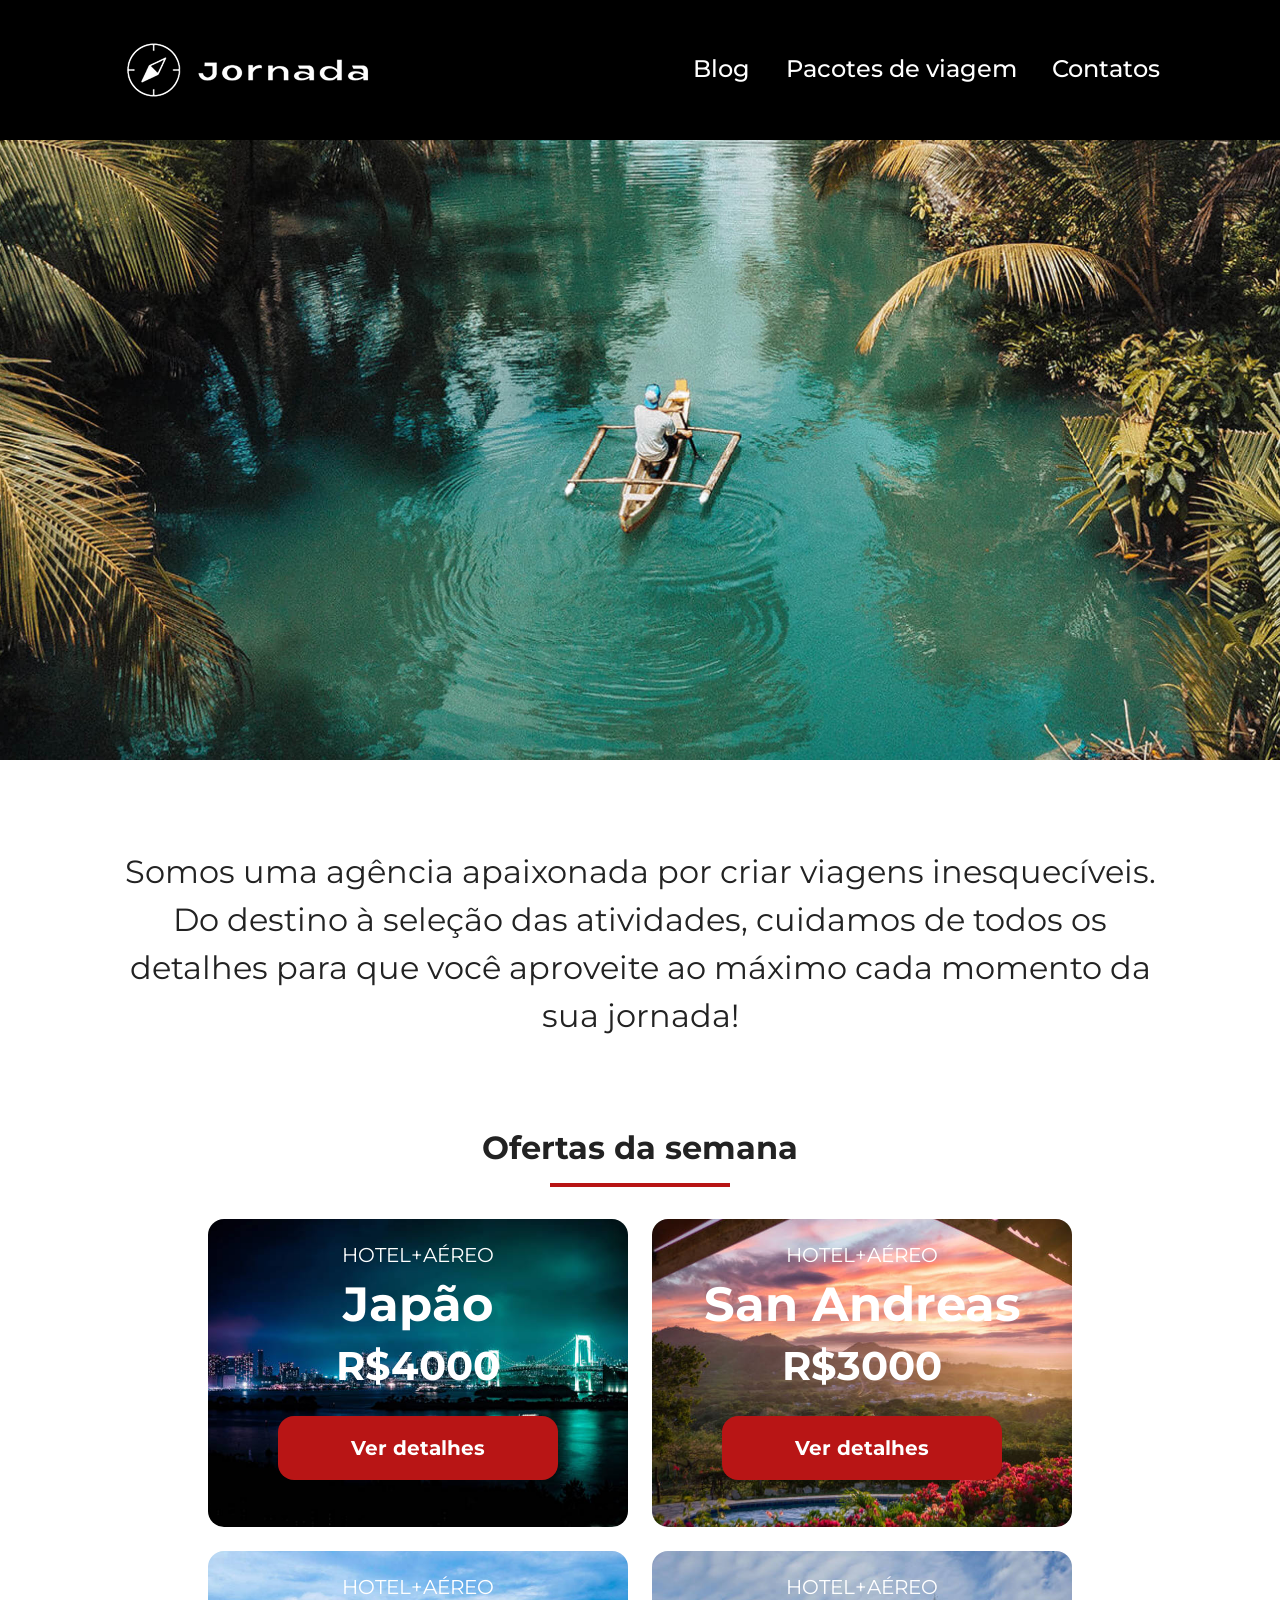
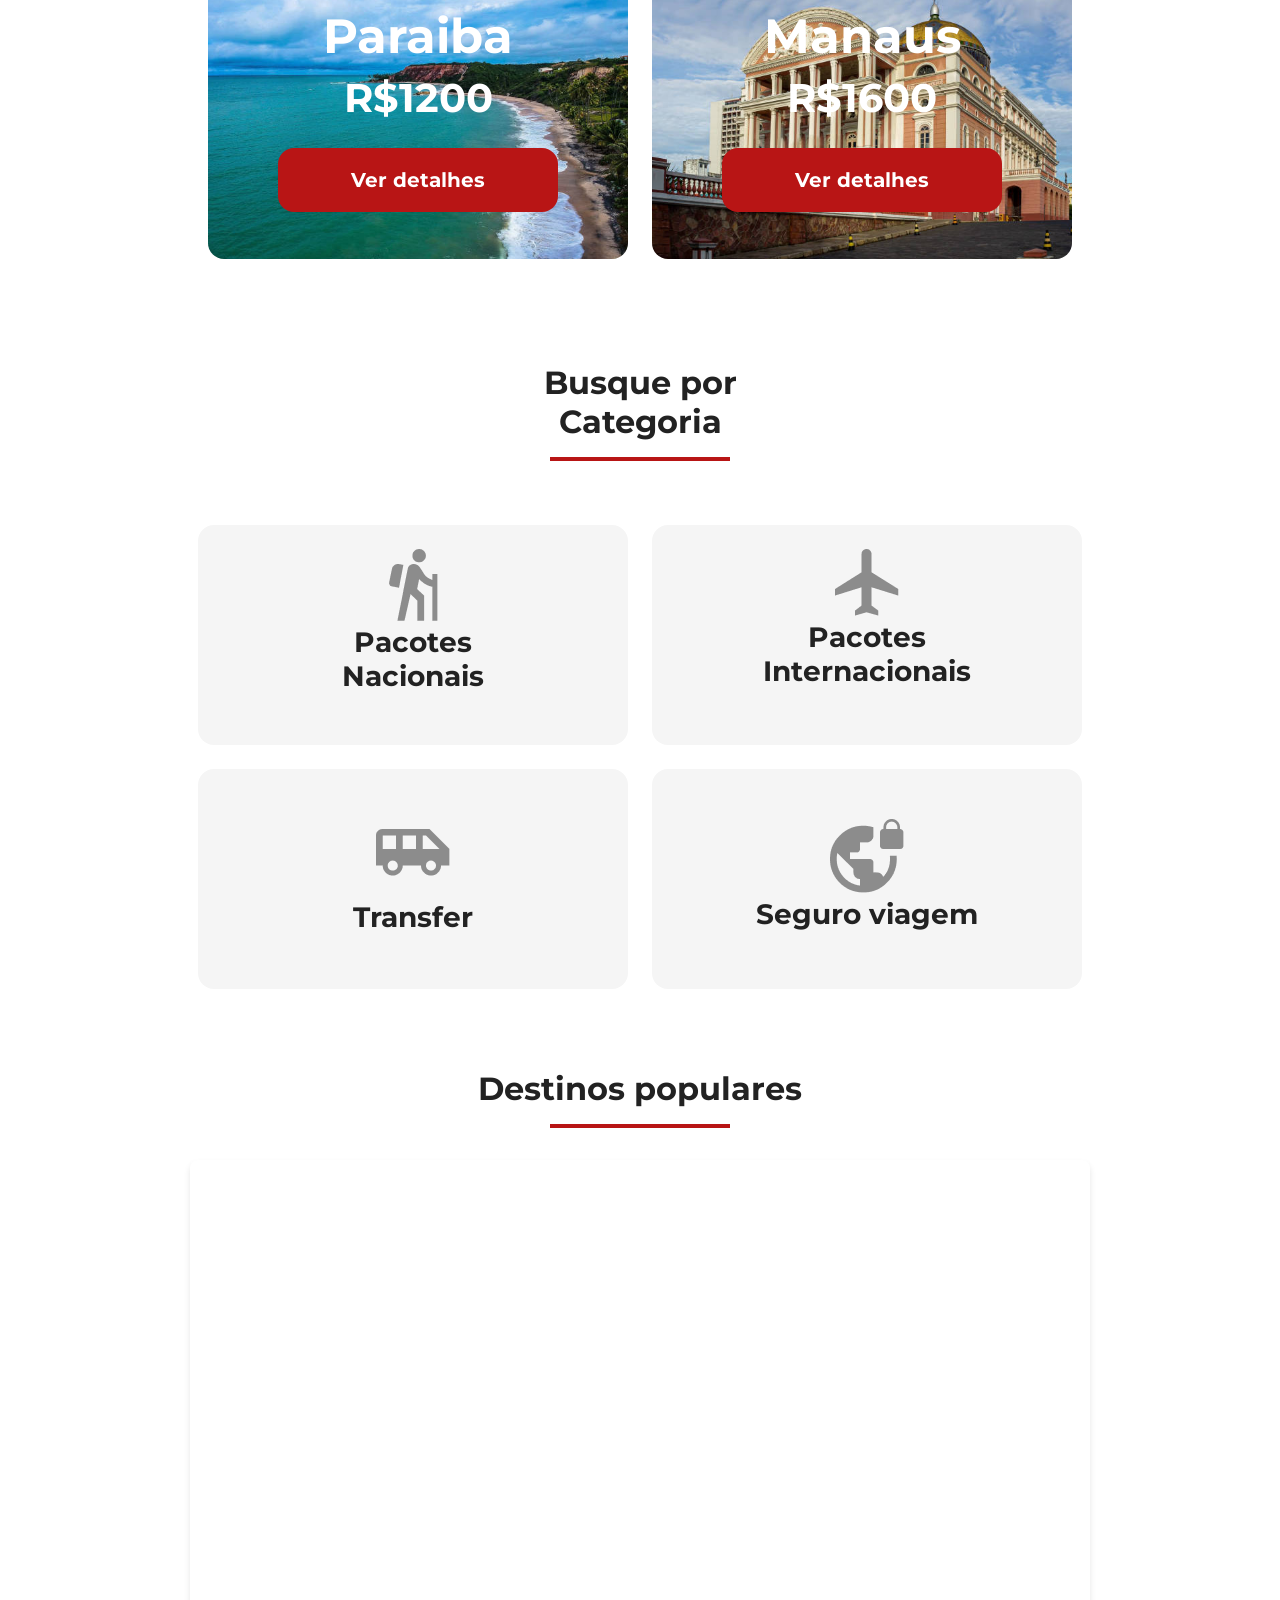
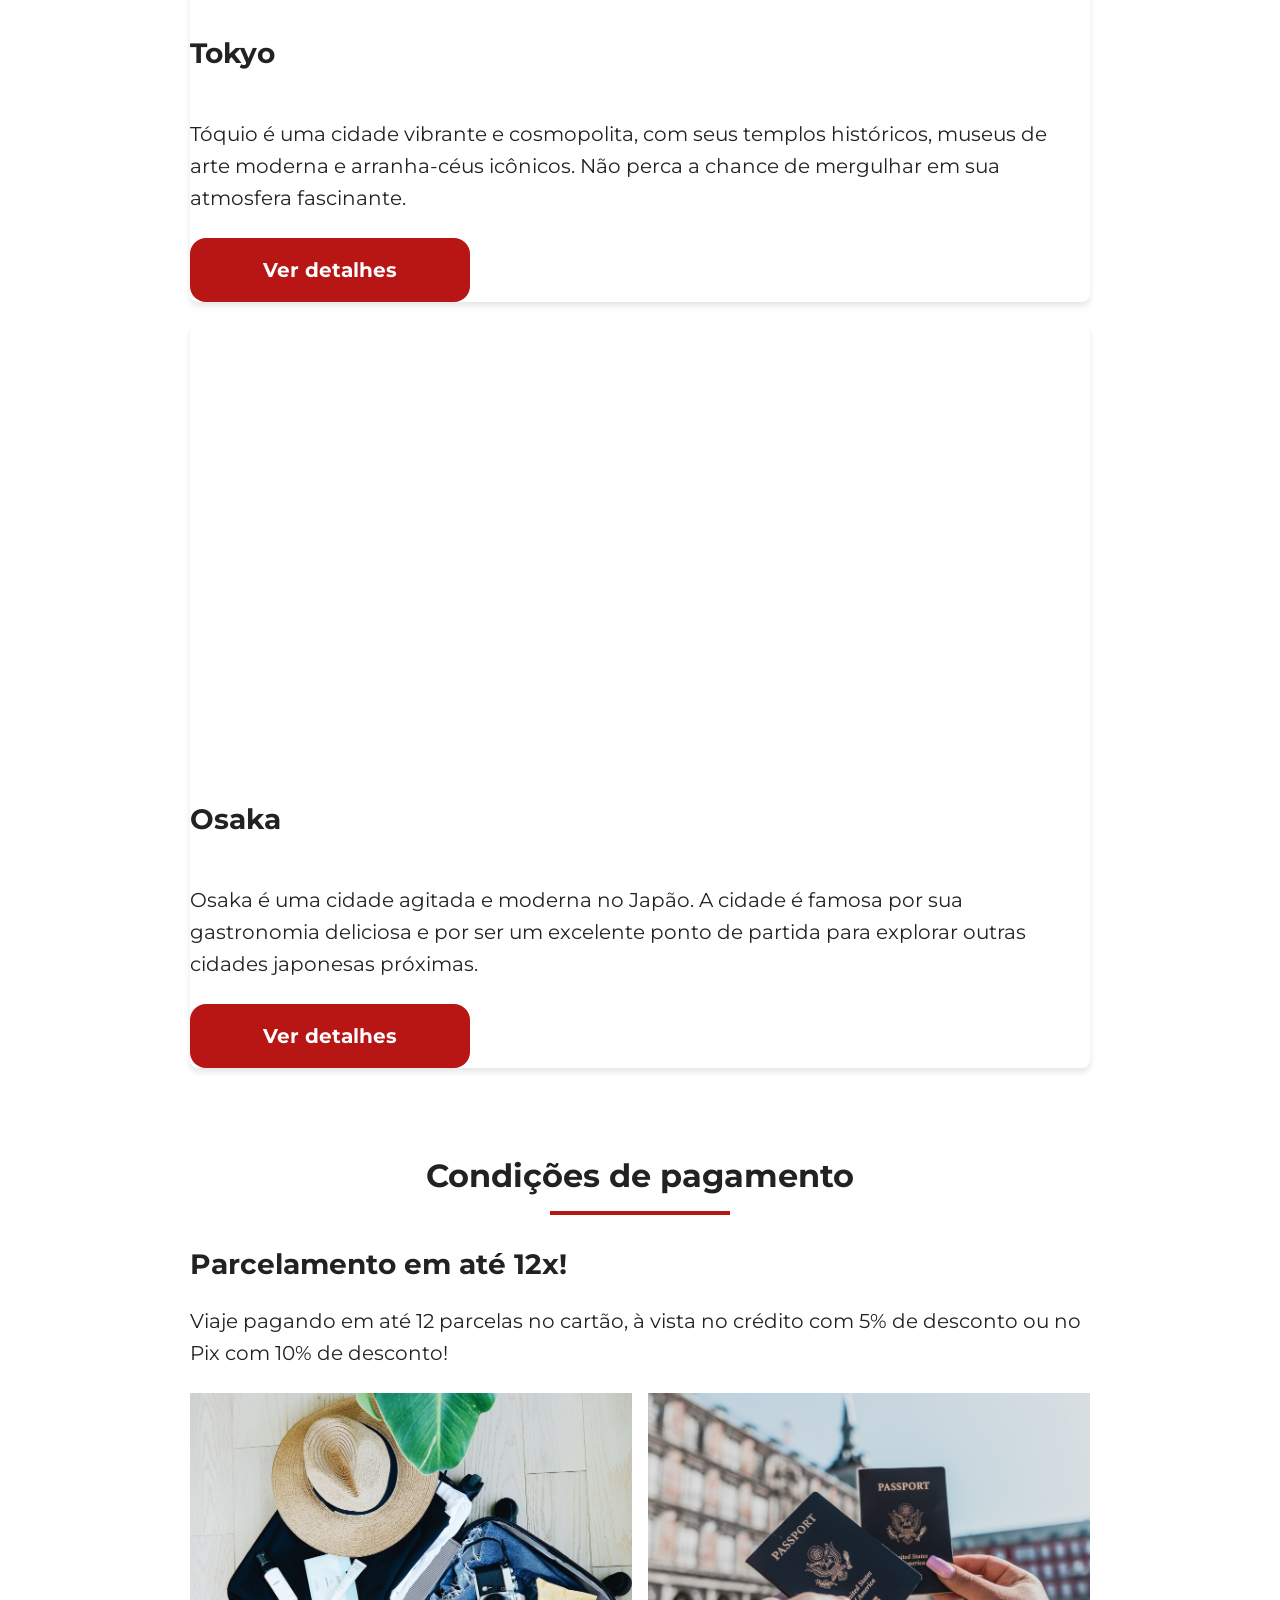
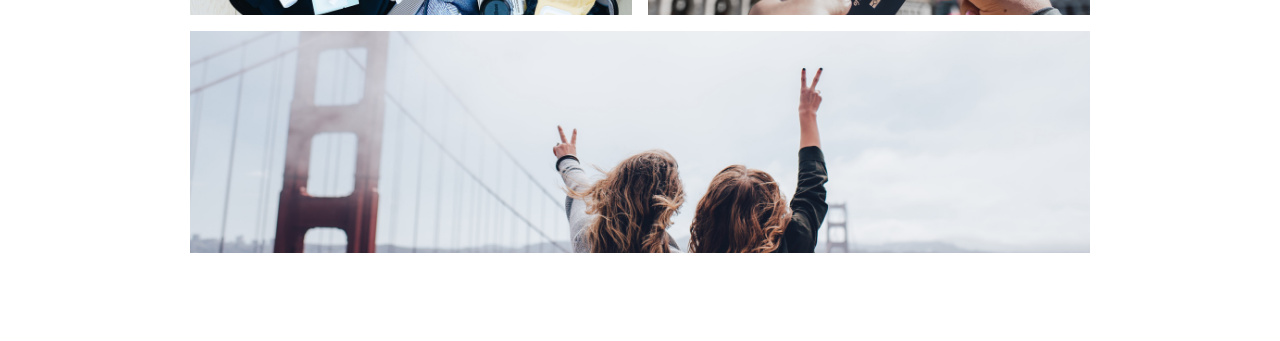
==== index.html @ 79c7b4bb "Corrige bugs na galeria de pagamentos" ====
<!doctype html>
<html lang="pt-br">
  <head>
    <meta charset="UTF-8" />
    <meta name="viewport" content="width=device-width, initial-scale=1.0" />
    <link rel="stylesheet" href="css/style.css" />
    <title>Jornada Viagens</title>
  </head>
  <body>
    <header>
      <a class="logo" href="index.html" title="voltar para a página inicial">
        <img
          class="img-mobile"
          src="img/bussola-jornada-branco.png"
          alt="Bussola do Logo da Jornada Viagens na cor branca"
        />
        <img
          class="img-desktop"
          src="img/bussola-texto-branco.png"
          alt="Logo da Jornada Viagens na cor branca"
        />
      </a>
      <div class="navigation-menu">
        <label for="menu">
          <img src="img/menu.png" alt="menu" />
        </label>
        <input type="checkbox" id="menu" hidden />
        <nav>
          <ul class="list-links">
            <li>
              <a href="blog.html" target="_blank" title="Acessar Blog">Blog</a>
            </li>
            <li>
              <a
                href="pacotes.html"
                target="_blank"
                title="Acessar Pacotes de viagem"
                >Pacotes de viagem</a
              >
            </li>
            <li>
              <a href="contatos.html" target="_blank" title="Acessar Contatos"
                >Contatos</a
              >
            </li>
          </ul>
        </nav>
      </div>
    </header>
    <section class="hero">
      <div class="hero-img"></div>

      <h2>
        Somos uma agência apaixonada por criar viagens inesquecíveis. Do destino
        à seleção das atividades, cuidamos de todos os detalhes para que você
        aproveite ao máximo cada momento da sua jornada!
      </h2>
    </section>
    <section class="offers">
      <div class="section-title">
        <h2>Ofertas da semana</h2>
        <hr />
      </div>
      <div class="offers-cards">
        <article class="card japao">
          <header>
            <p>HOTEL+AÉREO</p>
            <h3>
              Japão<br />
              <span>R$4000</span>
            </h3>
          </header>
          <footer>
            <a href="#" class="button">Ver detalhes</a>
          </footer>
        </article>

        <article class="card san-sandreas">
          <header>
            <p>HOTEL+AÉREO</p>
            <h3>
              San Andreas<br />
              <span>R$3000</span>
            </h3>
          </header>
          <footer>
            <a href="#" class="button">Ver detalhes</a>
          </footer>
        </article>

        <article class="card paraiba">
          <header>
            <p>HOTEL+AÉREO</p>
            <h3>
              Paraiba<br />
              <span>R$1200</span>
            </h3>
          </header>
          <footer>
            <a href="#" class="button">Ver detalhes</a>
          </footer>
        </article>

        <article class="card manaus">
          <header>
            <p>HOTEL+AÉREO</p>
            <h3>
              Manaus<br />
              <span>R$1600</span>
            </h3>
          </header>
          <footer>
            <a href="#" class="button">Ver detalhes</a>
          </footer>
        </article>
      </div>
    </section>
    <section class="categories">
      <div class="section-title">
        <h2>Busque por Categoria</h2>
        <hr />
      </div>

      <div class="categories-cards">
        <a
          class="card"
          href="#"
          target="_blank"
          title="Busque pela categoria Pacotes Nacionais"
        >
          <img src="img/icone-nacionais.png" alt="homem com mochila" />
          <h3 class="content-title">
            Pacotes<br />
            Nacionais
          </h3>
        </a>

        <a
          class="card"
          href="#"
          target="_blank"
          title="Busque pela categoria Pacotes Internacionais"
        >
          <img src="img/icone-interacionais.png" alt="um avião" />
          <h3 class="content-title">
            Pacotes<br />
            Internacionais
          </h3>
        </a>

        <a
          class="card single-line transfer"
          href="#"
          target="_blank"
          title="Busque pela categoria Transfer"
        >
          <img src="img/icone-transfer.png" alt="um onibus" />
          <h3 class="content-title">Transfer</h3>
        </a>

        <a
          class="card single-line"
          href="#"
          target="_blank"
          title="Busque pela categoria Seguro viagem"
        >
          <img src="img/seguro-viagem.png" alt="cadeado" />
          <h3 class="content-title">Seguro viagem</h3>
        </a>
      </div>
    </section>
    <section class="destinations">
      <div class="section-title">
        <h2>Destinos populares</h2>
        <hr />
      </div>
      <div class="destination-items">
        <article class="item tokyo">
          <header>
            <div class="img-item"></div>
            <h4 class="content-title">Tokyo</h4>
          </header>
          <p class="content-text">
            Tóquio é uma cidade vibrante e cosmopolita, com seus templos
            históricos, museus de arte moderna e arranha-céus icônicos. Não
            perca a chance de mergulhar em sua atmosfera fascinante.
          </p>
          <footer>
            <a
              href="#"
              class="button"
              target="_blank"
              title="Veja mais detalhes do destino Tokyo"
              >Ver detalhes</a
            >
          </footer>
        </article>
        <article class="item osaka">
          <header>
            <div class="img-item"></div>
            <h4 class="content-title">Osaka</h4>
          </header>
          <p class="content-text">
            Osaka é uma cidade agitada e moderna no Japão. A cidade é famosa por
            sua gastronomia deliciosa e por ser um excelente ponto de partida
            para explorar outras cidades japonesas próximas.
          </p>
          <footer>
            <a
              href="#"
              class="button"
              target="_blank"
              title="Veja mais detalhes do destino Osaka"
              >Ver detalhes</a
            >
          </footer>
        </article>
      </div>
    </section>
    <section class="payments">
      <div class="section-title">
        <h2 class="content-title">Condições de pagamento</h2>
        <hr />
      </div>
      <div class="content-container">
             <div class="text-content">
        <h3 class="content-title">Parcelamento em até 12x!</h3>
        <p class="content-text">Viaje pagando em até 12 parcelas no cartão, à vista no crédito com 5% de desconto ou no Pix com 10% de desconto! </p>
      </div>
      <div class="image-gallery">
        <div class="image bag"></div>
        <div class="image pasaport"></div>
        <div class="image people colspan-2"></div>
      </div>
      </div>
 
    </section>
  </body>
</html>
---- css/style.css ----
@import url(global.css);
@import url(header.css);
@import url(hero.css);
@import url(offers.css);
@import url(categories.css);
@import url(destinations.css);
@import url(payments.css);
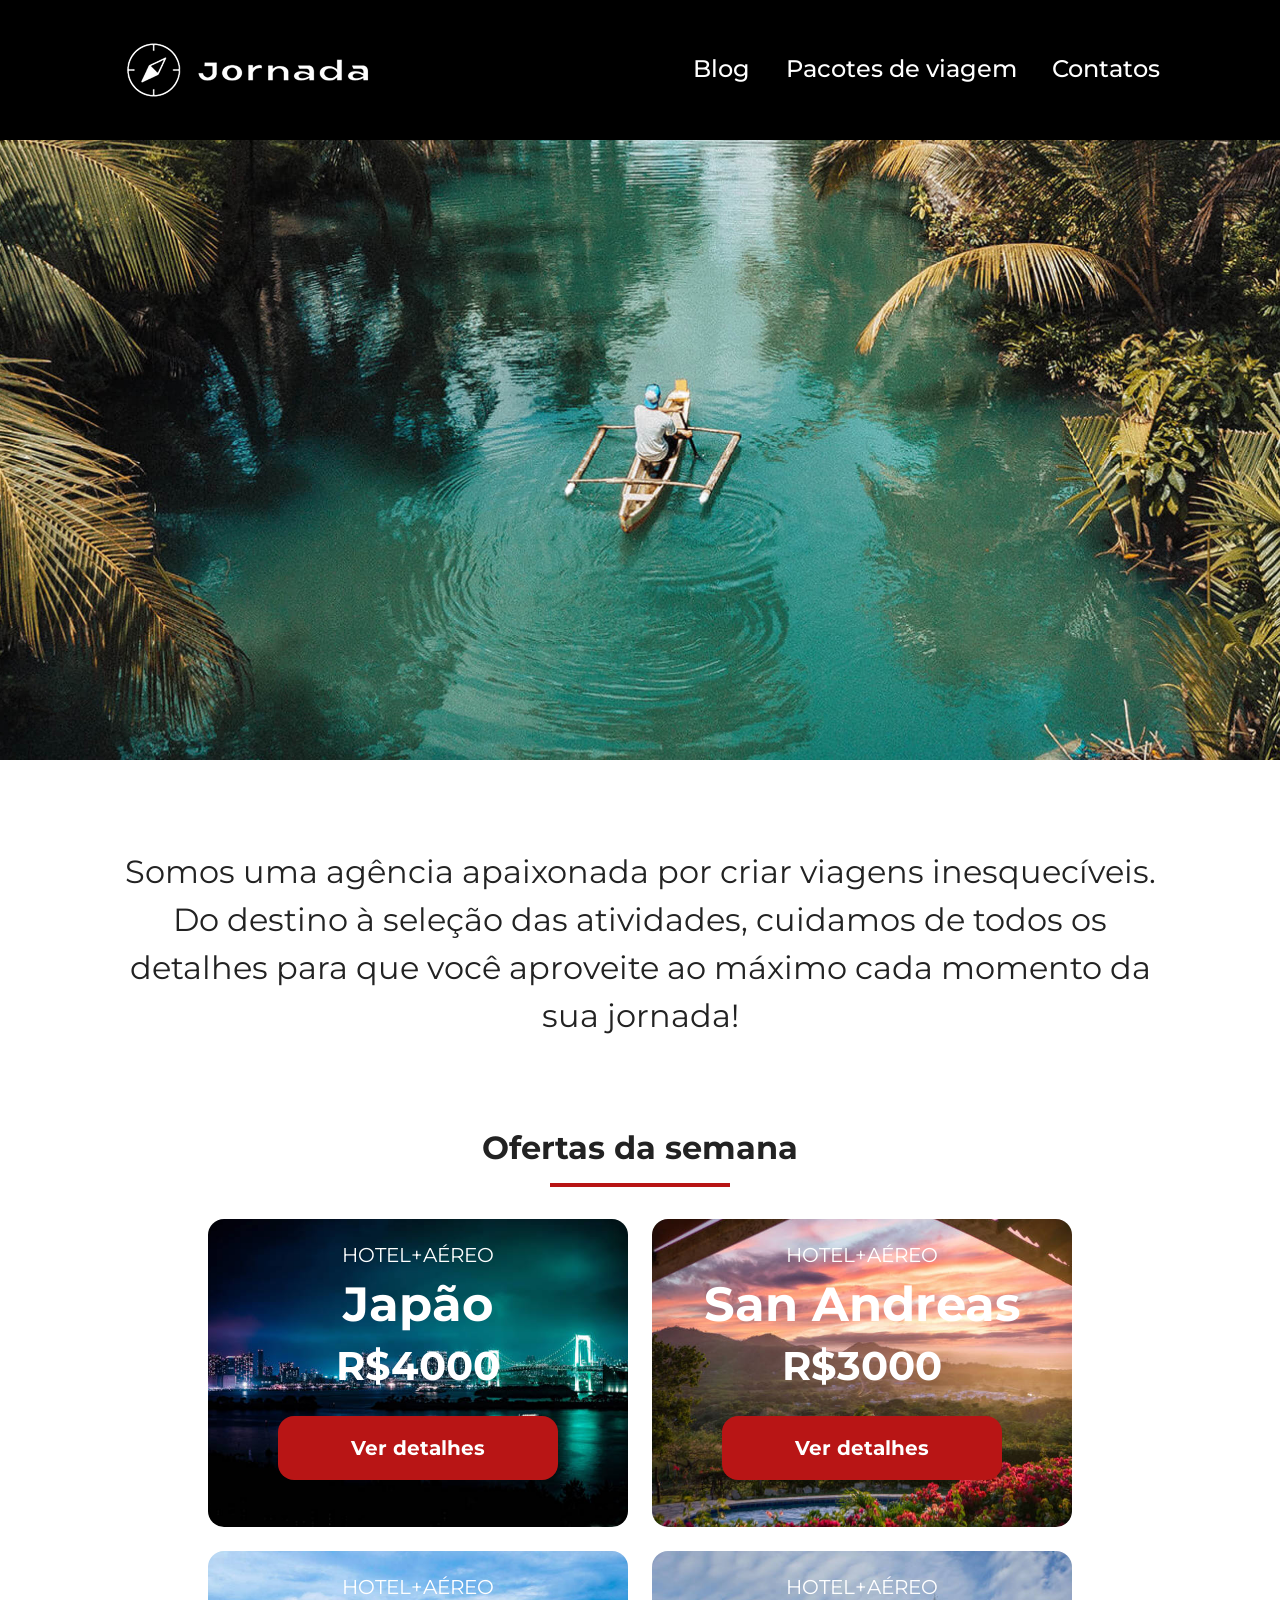
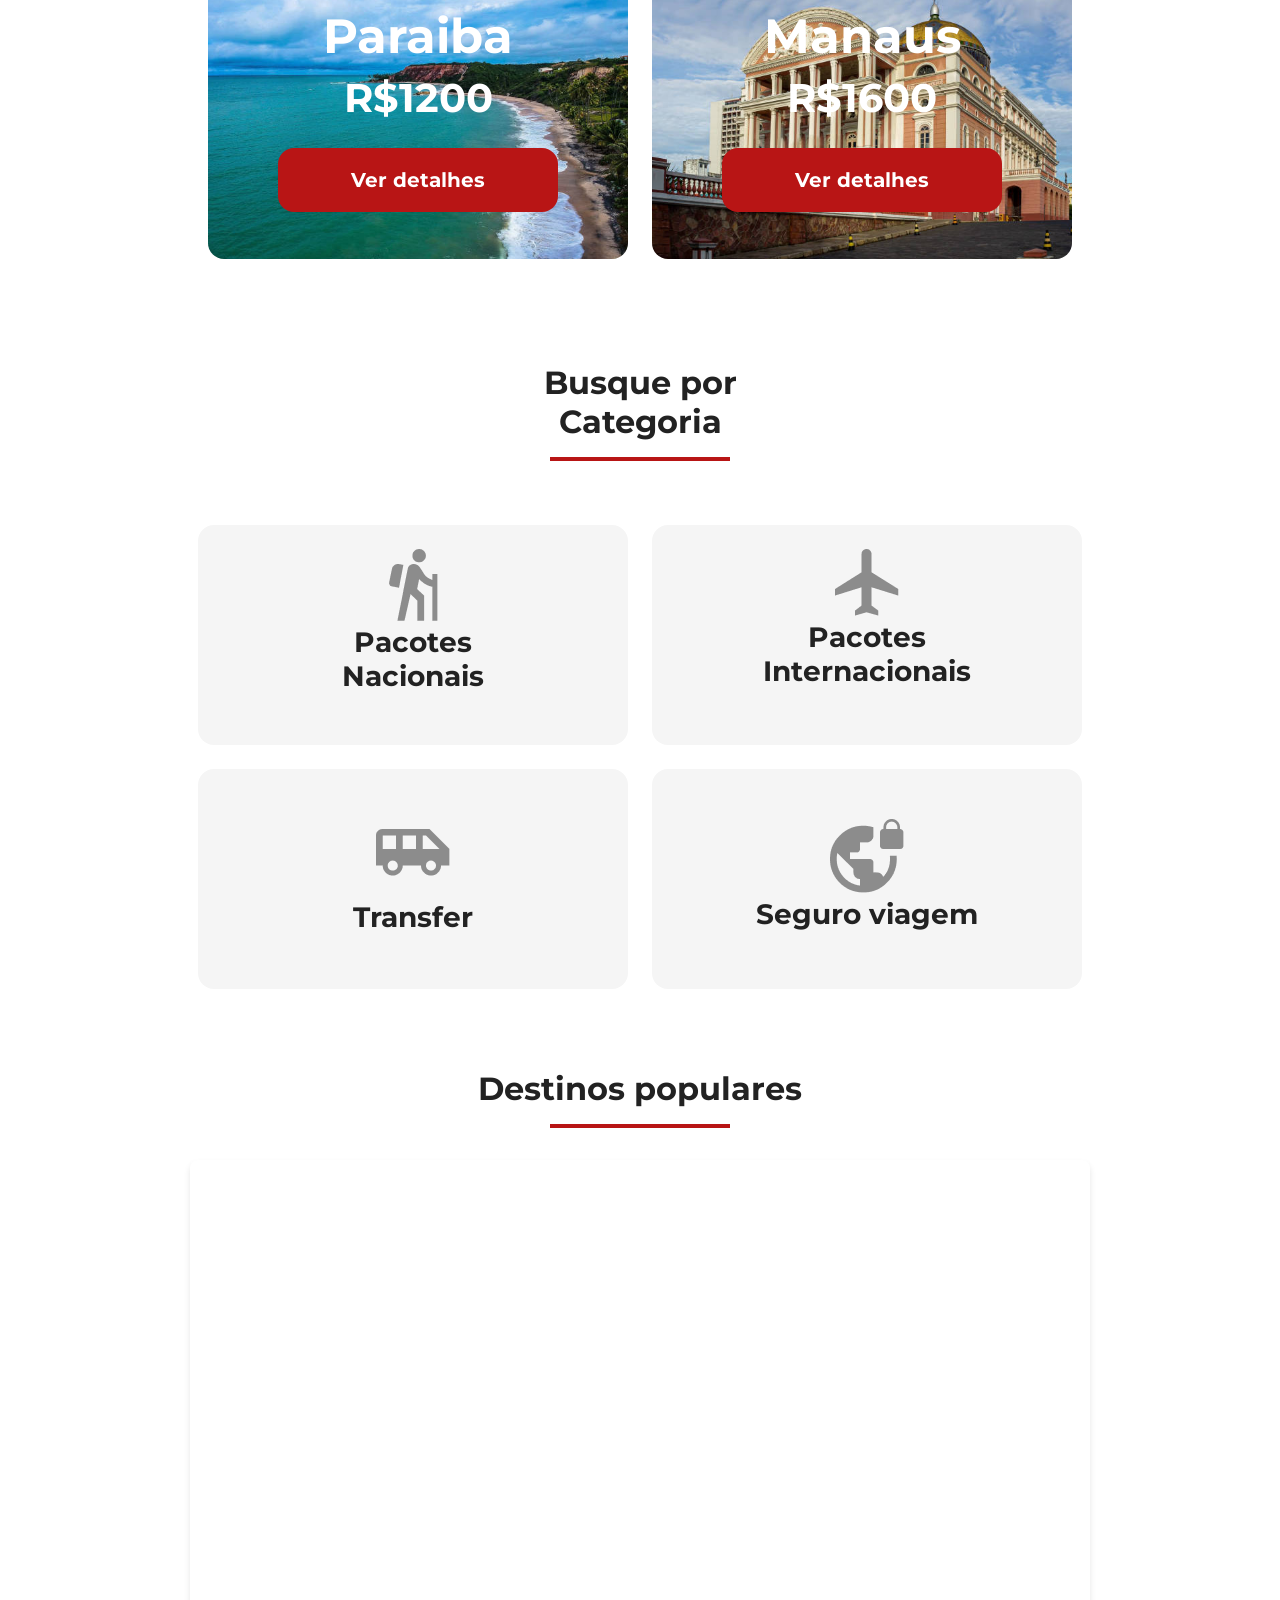
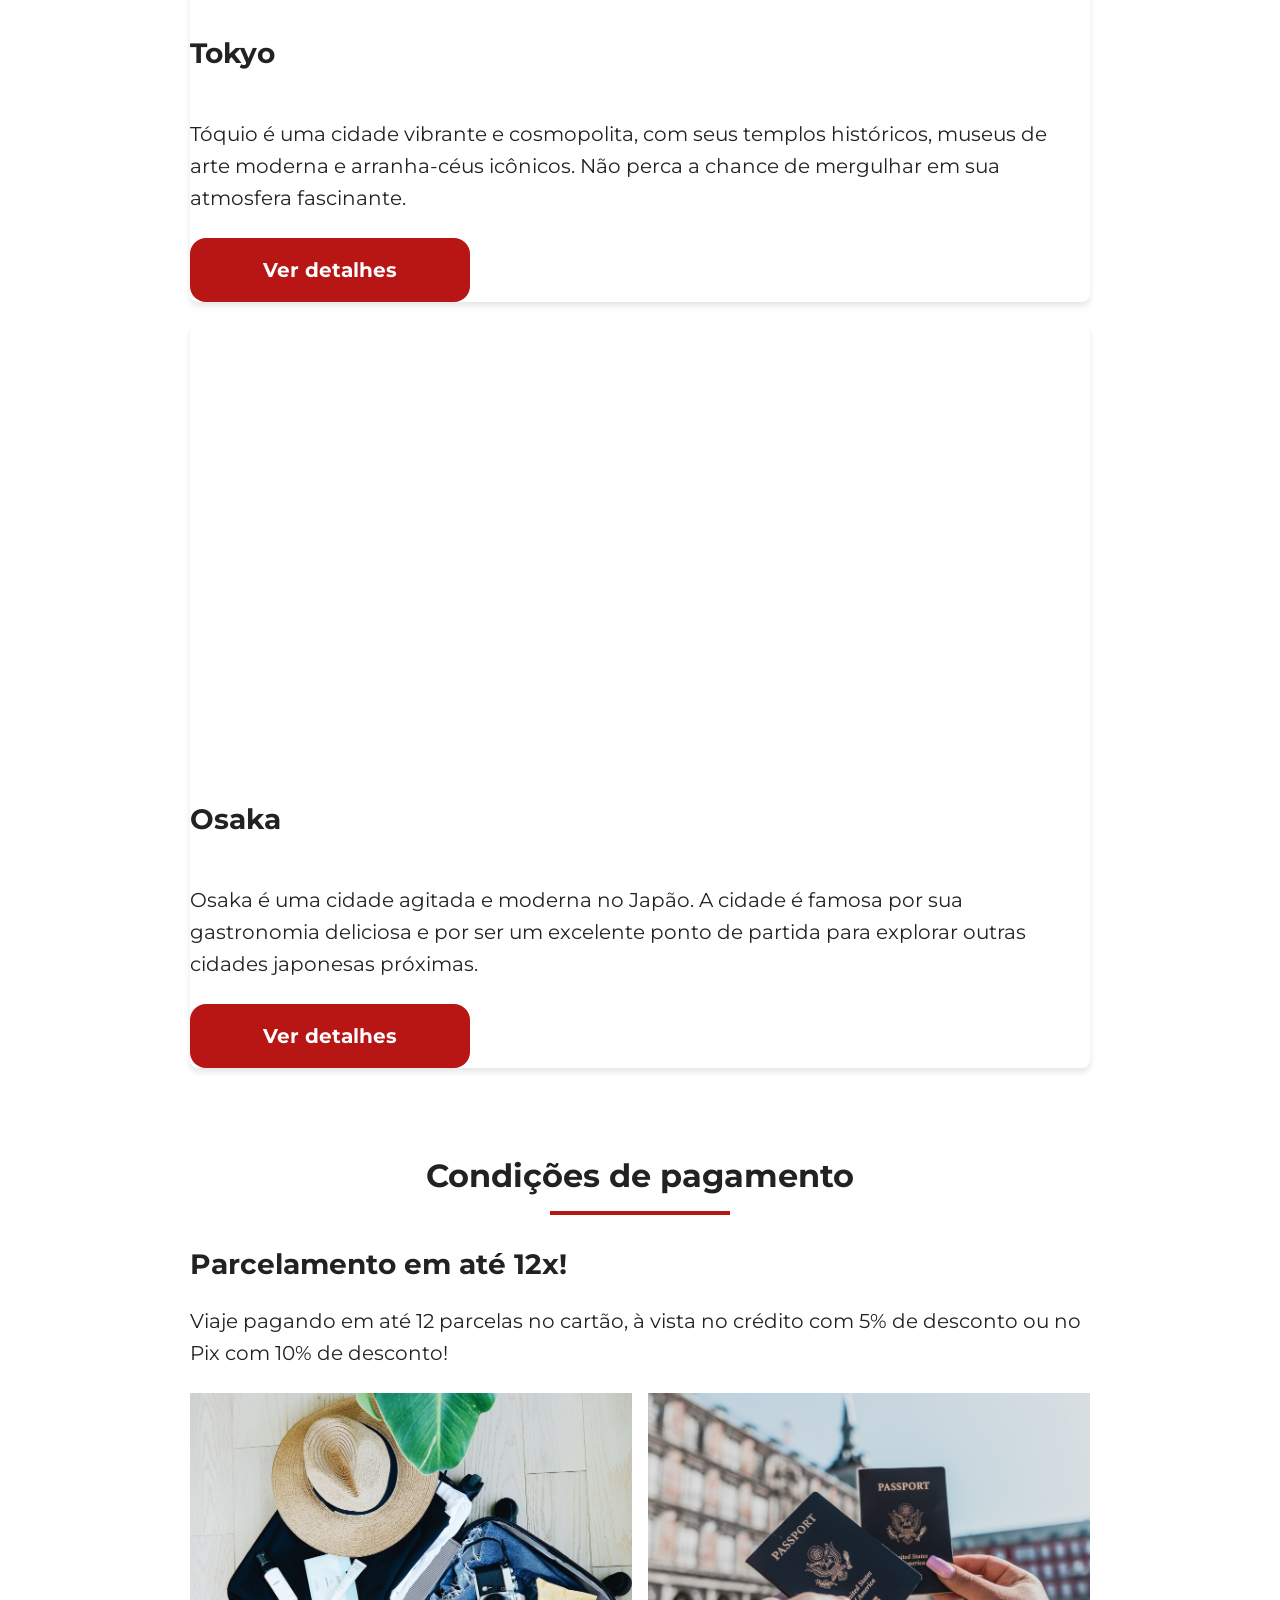
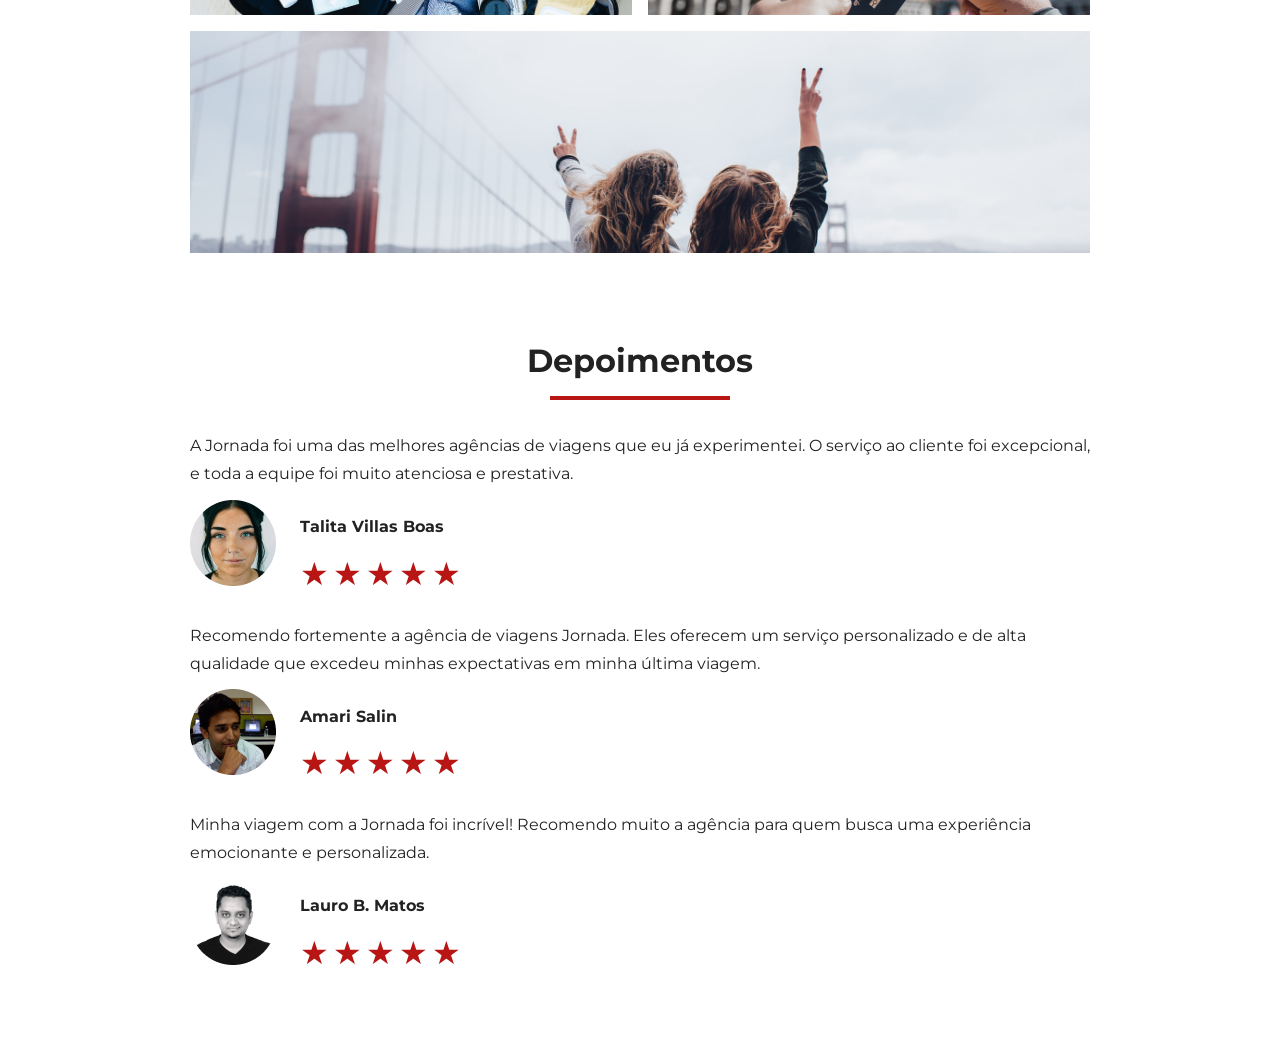
==== commit cbb3ea6d: "Finaliza estilo do testimonials" ====
--- a/index.html
+++ b/index.html
@@ -223,17 +223,101 @@
         <hr />
       </div>
       <div class="content-container">
-             <div class="text-content">
-        <h3 class="content-title">Parcelamento em até 12x!</h3>
-        <p class="content-text">Viaje pagando em até 12 parcelas no cartão, à vista no crédito com 5% de desconto ou no Pix com 10% de desconto! </p>
-      </div>
-      <div class="image-gallery">
-        <div class="image bag"></div>
-        <div class="image pasaport"></div>
-        <div class="image people colspan-2"></div>
-      </div>
-      </div>
- 
+        <div class="text-content">
+          <h3 class="content-title">Parcelamento em até 12x!</h3>
+          <p class="content-text">
+            Viaje pagando em até 12 parcelas no cartão, à vista no crédito com
+            5% de desconto ou no Pix com 10% de desconto!
+          </p>
+        </div>
+        <div class="image-gallery">
+          <div class="image bag"></div>
+          <div class="image pasaport"></div>
+          <div class="image people colspan-2"></div>
+        </div>
+      </div>
+    </section>
+    <section class="testimonials">
+      <div class="section-title">
+        <h2 class="content-title">Depoimentos</h2>
+        <hr />
+      </div>
+      <div class="testimonial-container">
+        <article>
+          <header>
+            <p>
+              A Jornada foi uma das melhores agências de viagens que eu já
+              experimentei. O serviço ao cliente foi excepcional, e toda a
+              equipe foi muito atenciosa e prestativa.
+            </p>
+          </header>
+          <footer>
+            <img
+              src="img/avatar-talita.png"
+              alt="Imagem de perfil da cliente Talita Villas Boas"
+            />
+            <div class="profile-content">
+              <h4>Talita Villas Boas</h4>
+              <div class="rating">
+                <span class="star">★</span>
+                <span class="star">★</span>
+                <span class="star">★</span>
+                <span class="star">★</span>
+                <span class="star">★</span>
+              </div>
+            </div>
+          </footer>
+        </article>
+        <article>
+          <header>
+            <p>
+              Recomendo fortemente a agência de viagens Jornada. Eles oferecem
+              um serviço personalizado e de alta qualidade que excedeu minhas
+              expectativas em minha última viagem.
+            </p>
+          </header>
+          <footer>
+            <img
+              src="img/avatar-amari.png"
+              alt="Imagem de perfil do cliente Amari Salin"
+            />
+            <div class="profile-content">
+              <h4>Amari Salin</h4>
+              <div class="rating">
+                <span class="star">★</span>
+                <span class="star">★</span>
+                <span class="star">★</span>
+                <span class="star">★</span>
+                <span class="star">★</span>
+              </div>
+            </div>
+          </footer>
+        </article>
+        <article>
+          <header>
+            <p>
+              Minha viagem com a Jornada foi incrível! Recomendo muito a agência
+              para quem busca uma experiência emocionante e personalizada.
+            </p>
+          </header>
+          <footer>
+            <img
+              src="img/avatar-lauro.png"
+              alt="Imagem de perfil do cliente Lauro B. Matos"
+            />
+            <div class="profile-content">
+              <h4>Lauro B. Matos</h4>
+              <div class="rating">
+                <span class="star">★</span>
+                <span class="star">★</span>
+                <span class="star">★</span>
+                <span class="star">★</span>
+                <span class="star">★</span>
+              </div>
+            </div>
+          </footer>
+        </article>
+      </div>
     </section>
   </body>
 </html>
--- a/css/style.css
+++ b/css/style.css
@@ -4,4 +4,5 @@
 @import url(offers.css);
 @import url(categories.css);
 @import url(destinations.css);
-@import url(payments.css);+@import url(payments.css);
+@import url(testimonials.css);
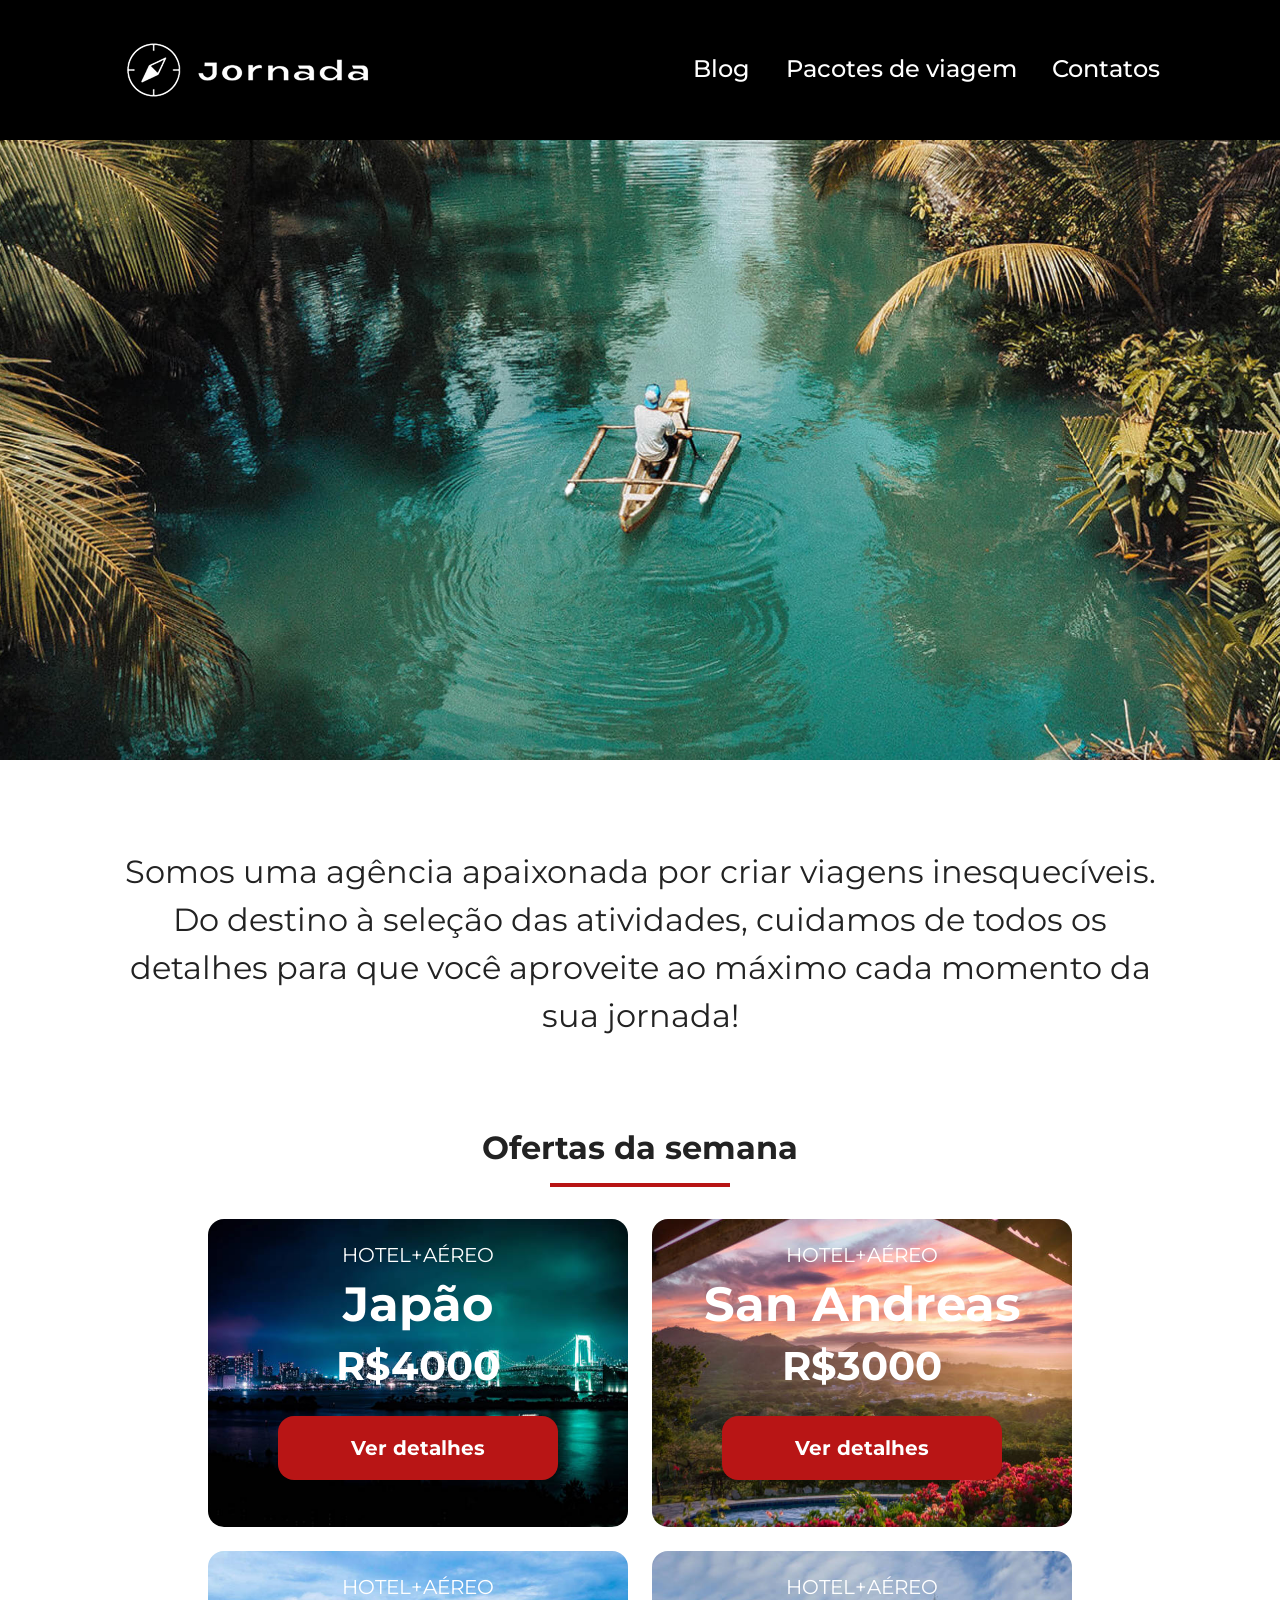
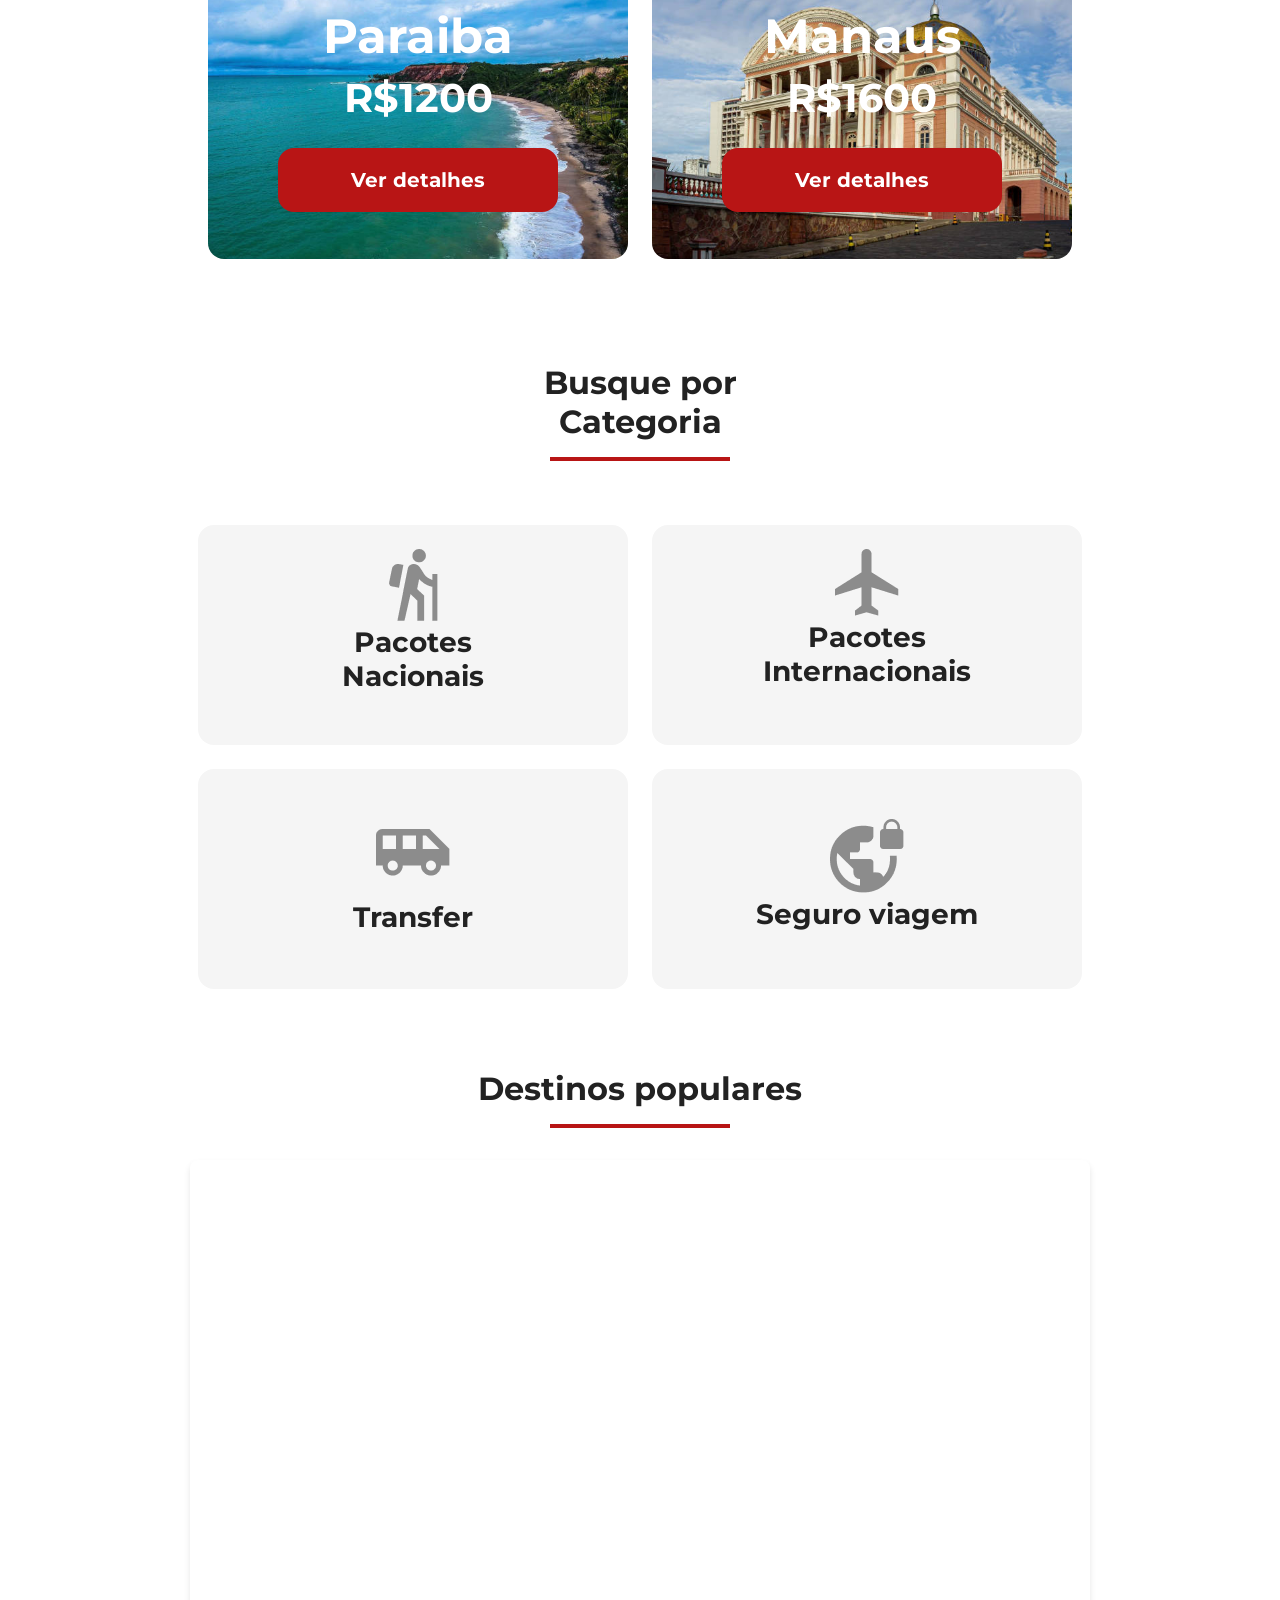
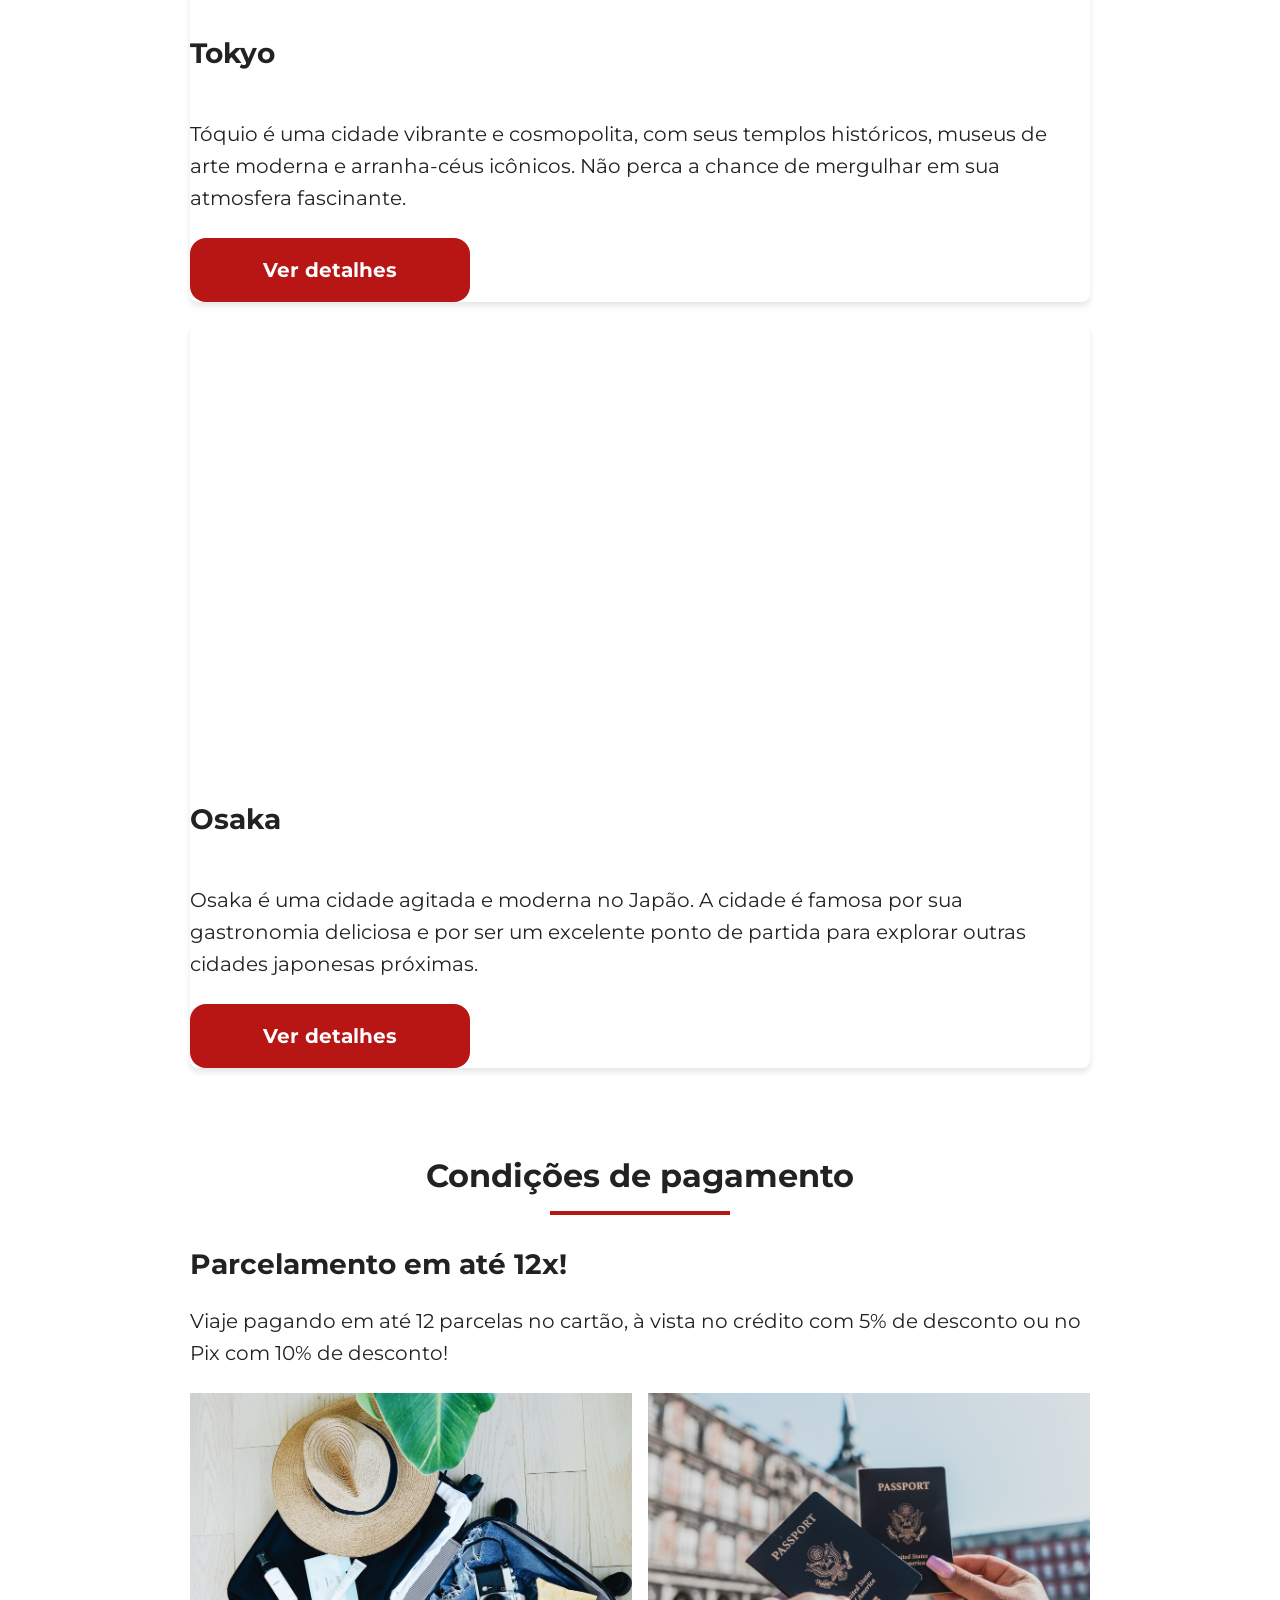
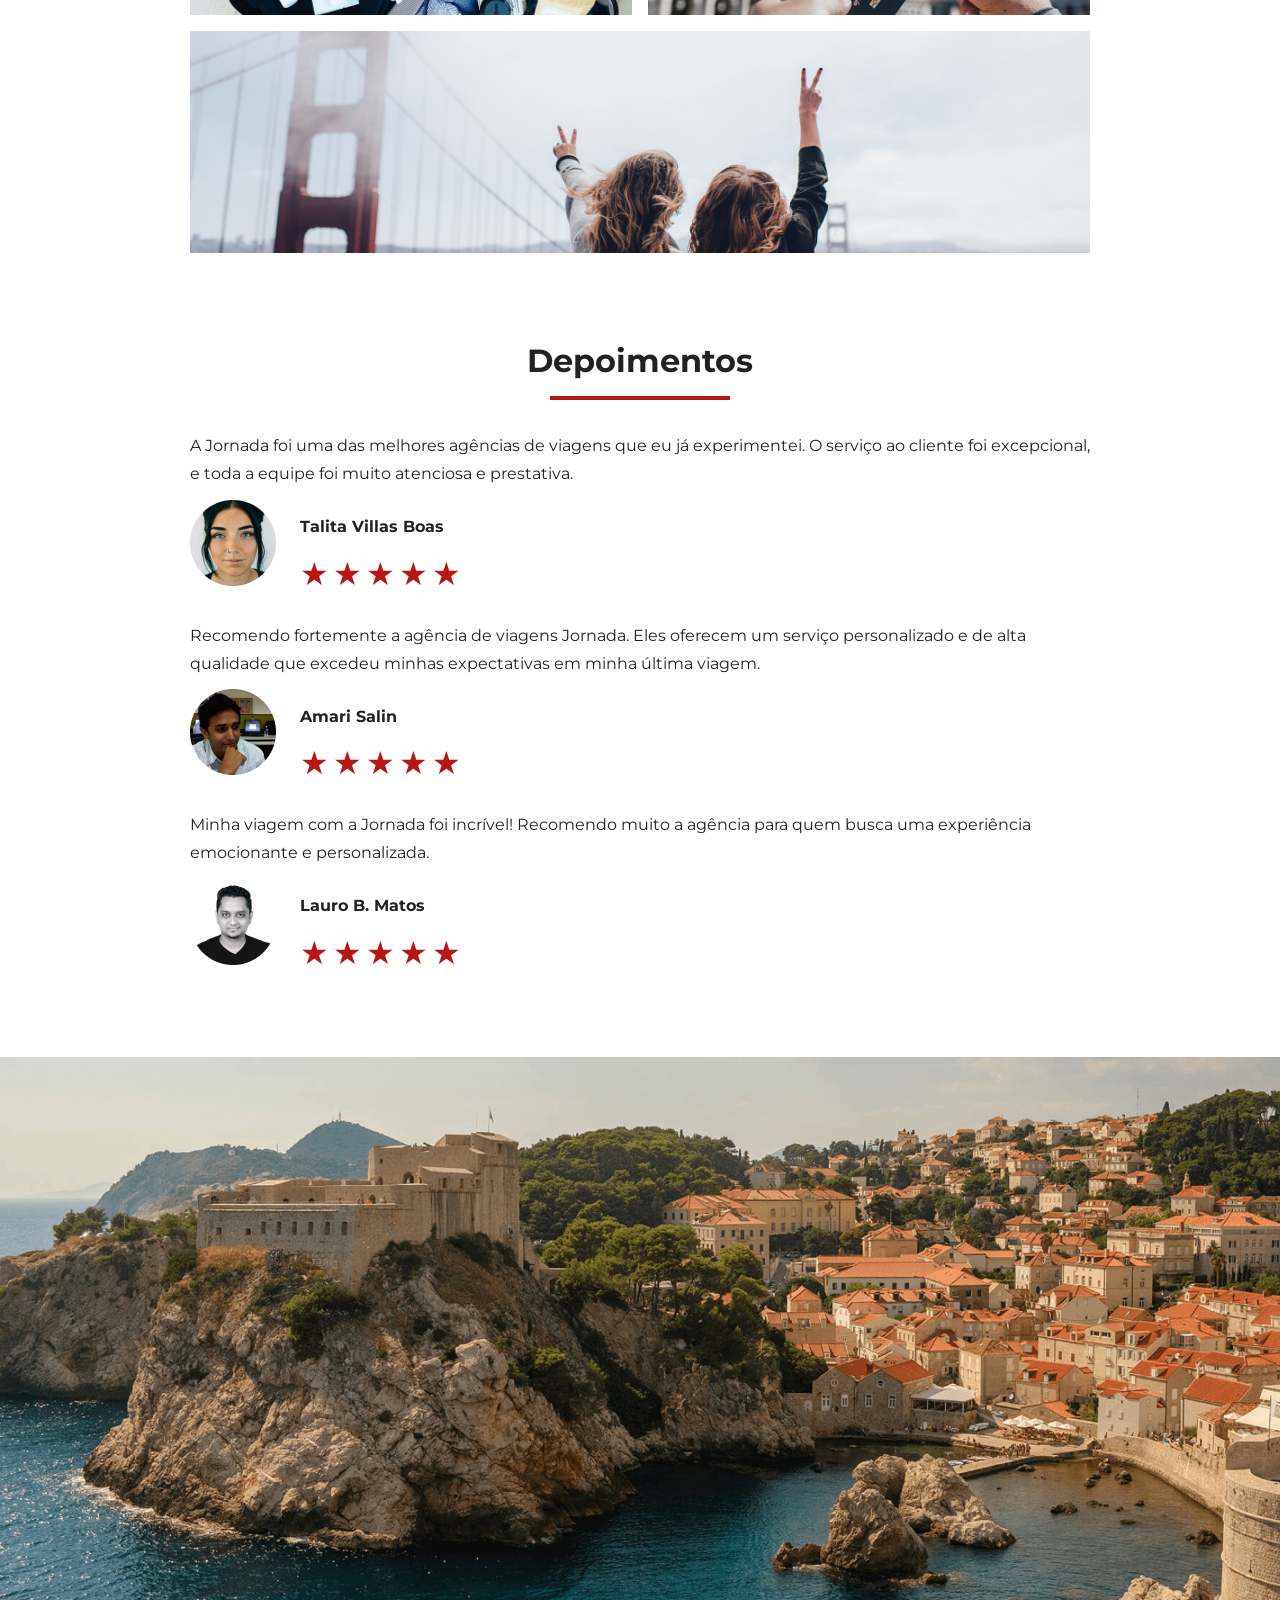
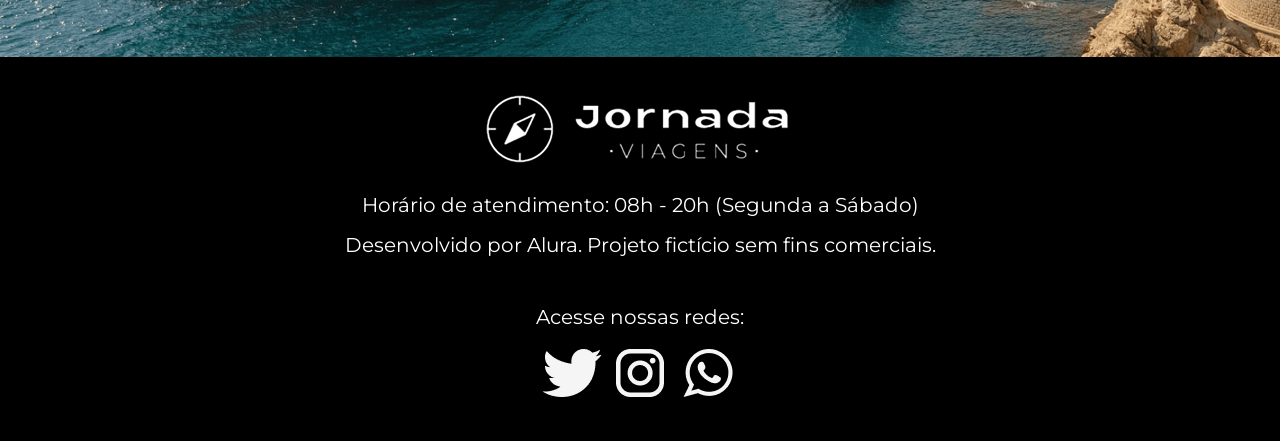
==== commit e334bcda: "finaliza bottom hero e footter" ====
--- a/index.html
+++ b/index.html
@@ -319,5 +319,39 @@
         </article>
       </div>
     </section>
+    <section class="bottom-hero">
+      <div class="hero-img"></div>
+    </section>
+    <footer class="main-footer">
+      <div class="footer-content">
+        <img src="img/logo-footer.png.png" alt="logo completo Jornada Viagens" />
+        <p>Horário de atendimento: 08h - 20h (Segunda a Sábado)</p>
+        <p>Desenvolvido por Alura. Projeto fictício sem fins comerciais.</p>
+      </div>
+      <div class="footer-social">
+        <p>Acesse nossas redes:</p>
+
+        <a href="#" target="_blank" title="Acesse o Twitter do Jornada Viagens"
+          ><img
+            src="img/icone-twitter.svg.png"
+            alt="icone do Twitter na cor branca"
+        /></a>
+
+        <a
+          href="#"
+          target="_blank"
+          title="Acesse o Instagram do Jornada Viagens"
+          ><img
+            src="img/icone-instagram.svg.png"
+            alt="icone do Instagram na cor branca"
+        /></a>
+
+        <a href="#" target="_blank" title="Entre em contato através do whatsapp"
+          ><img
+            src="img/icone-whatsapp.svg.png"
+            alt="icone do whatsapp na cor branca"
+        /></a>
+      </div>
+    </footer>
   </body>
 </html>
--- a/css/style.css
+++ b/css/style.css
@@ -5,4 +5,5 @@
 @import url(categories.css);
 @import url(destinations.css);
 @import url(payments.css);
-@import url(testimonials.css);+@import url(testimonials.css);
+@import url(footer.css);
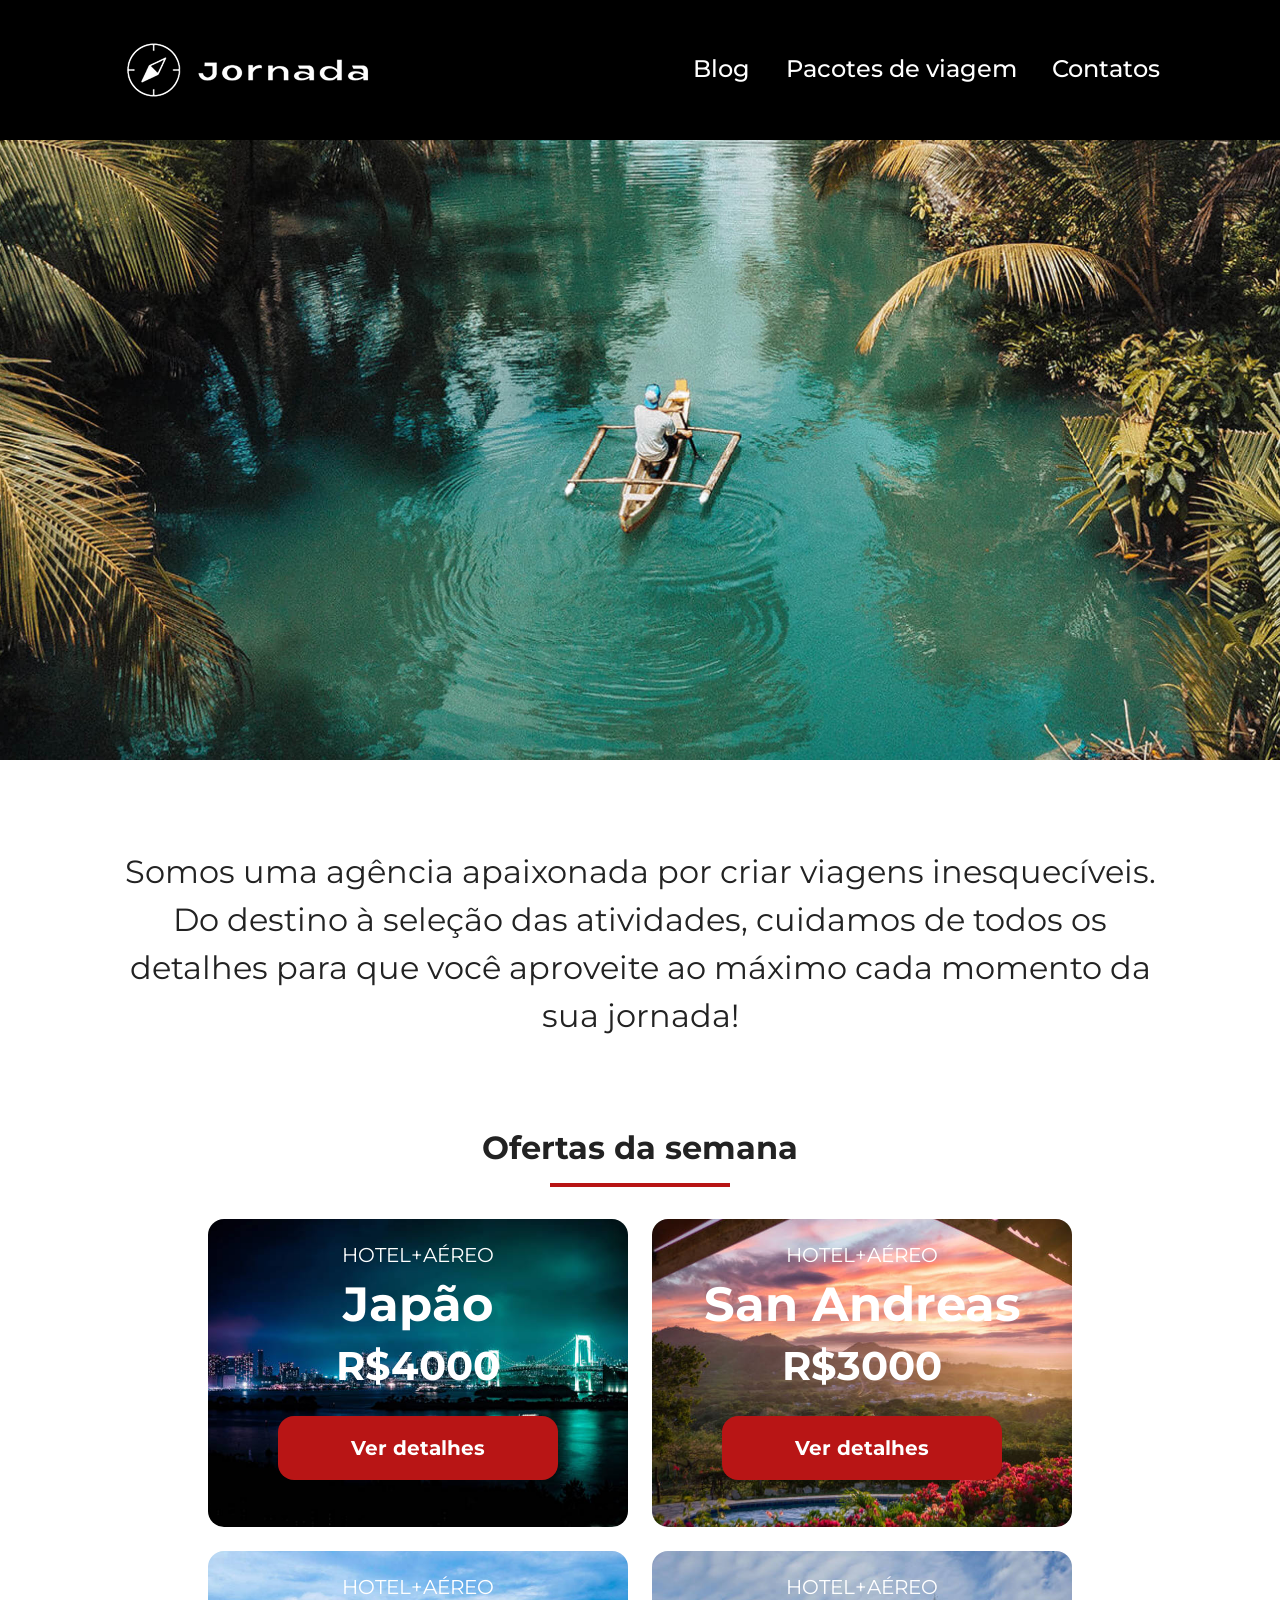
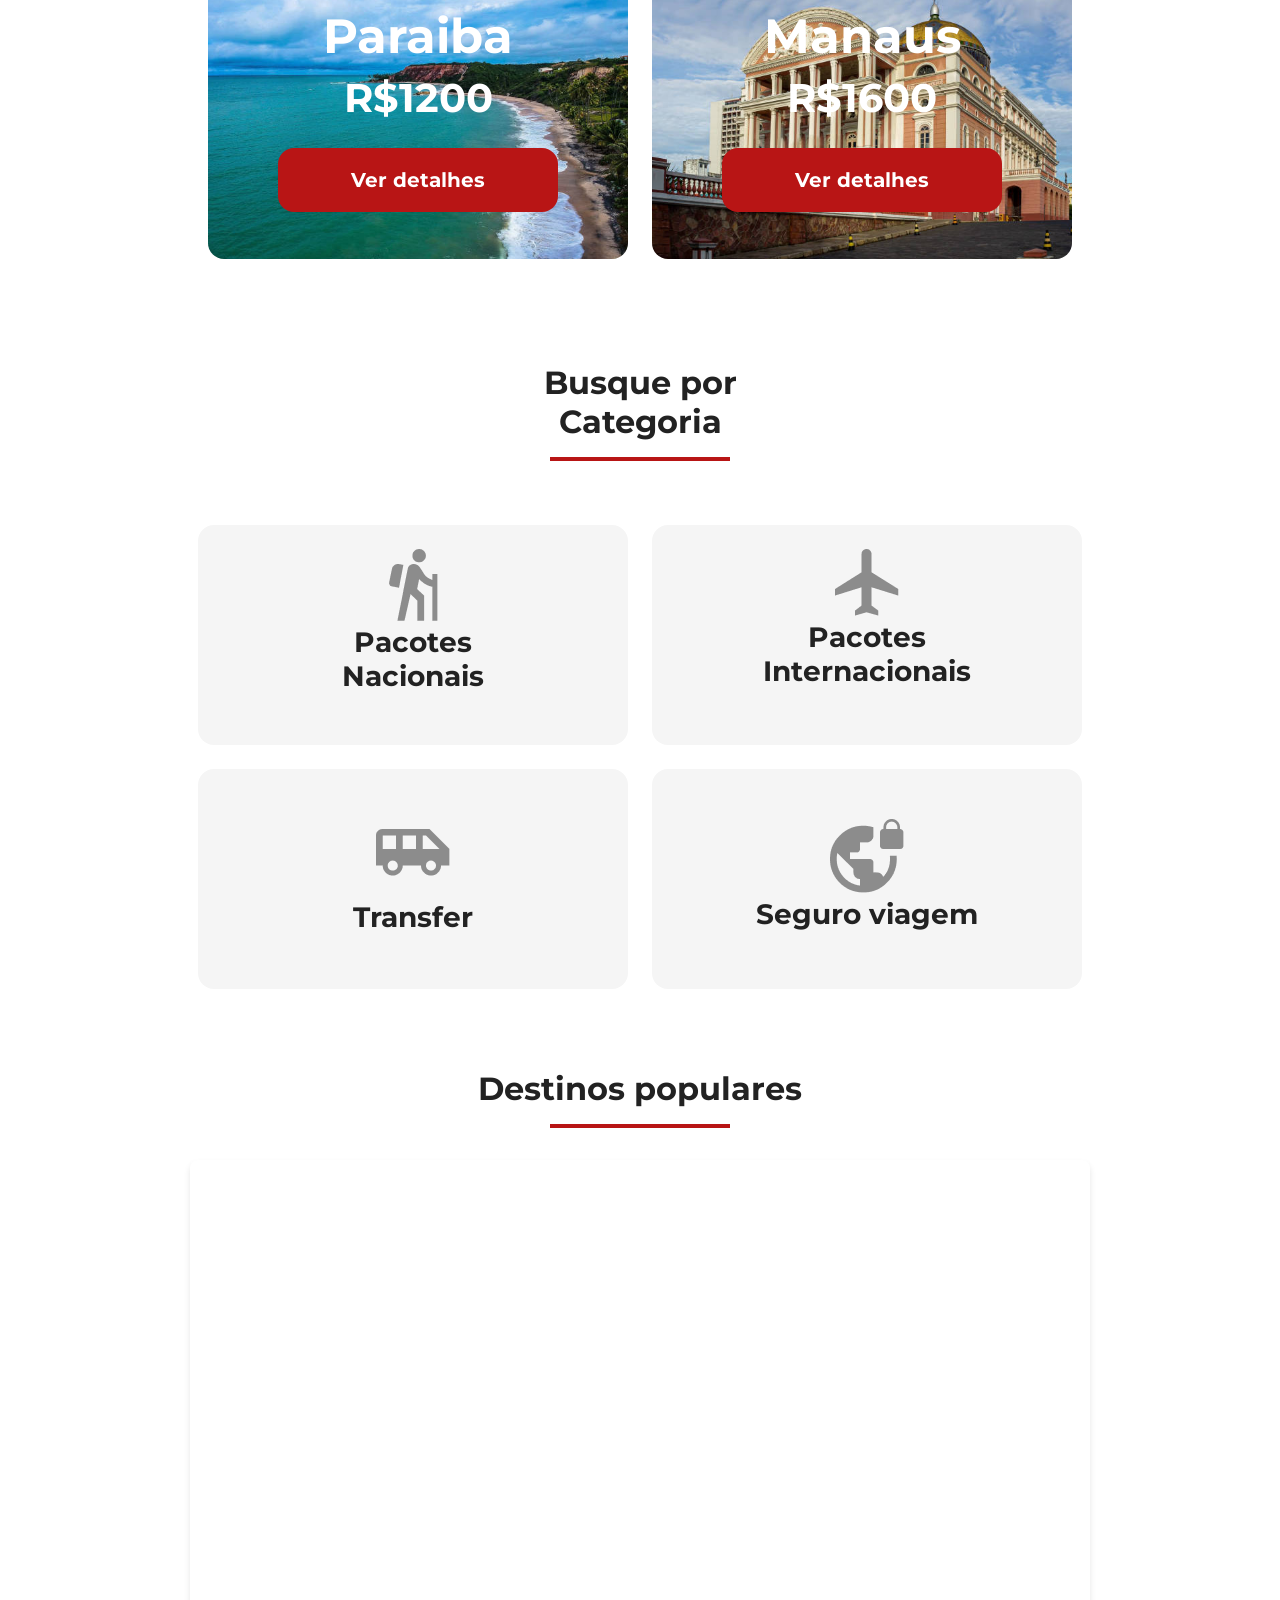
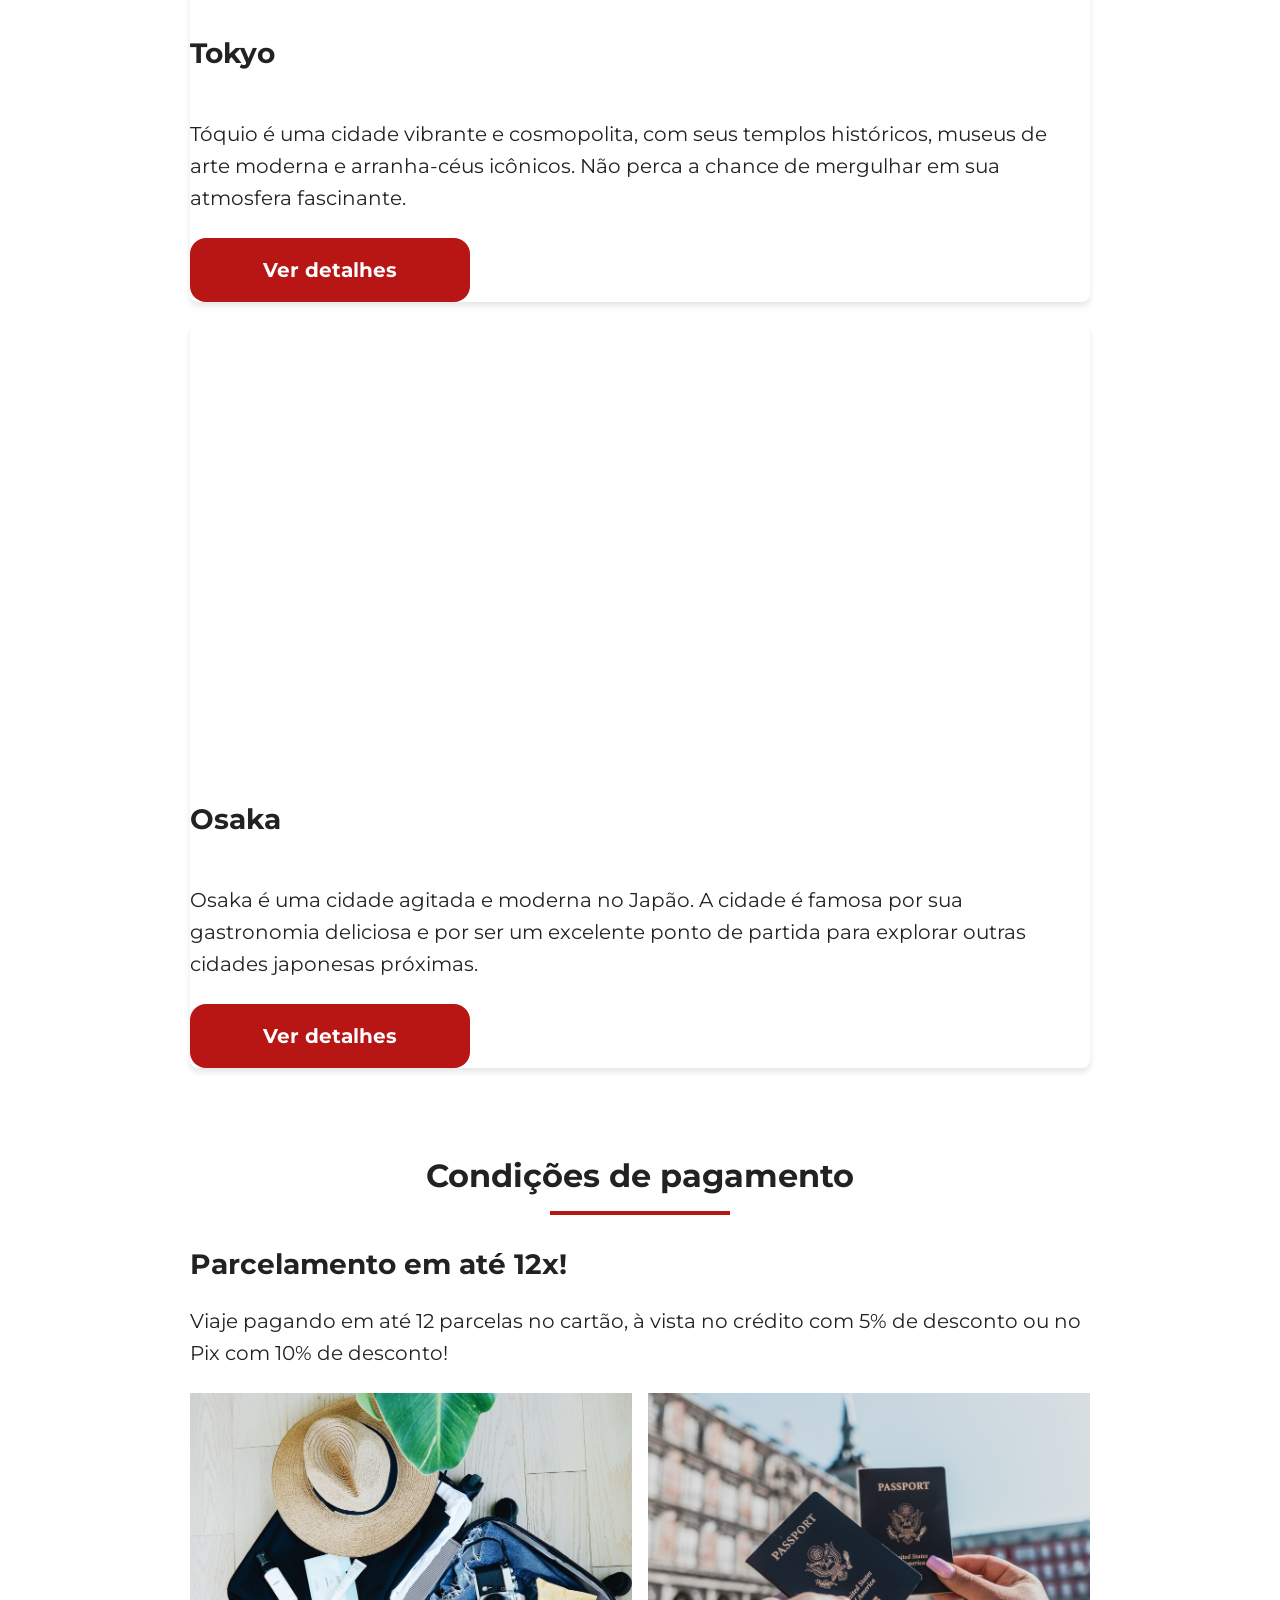
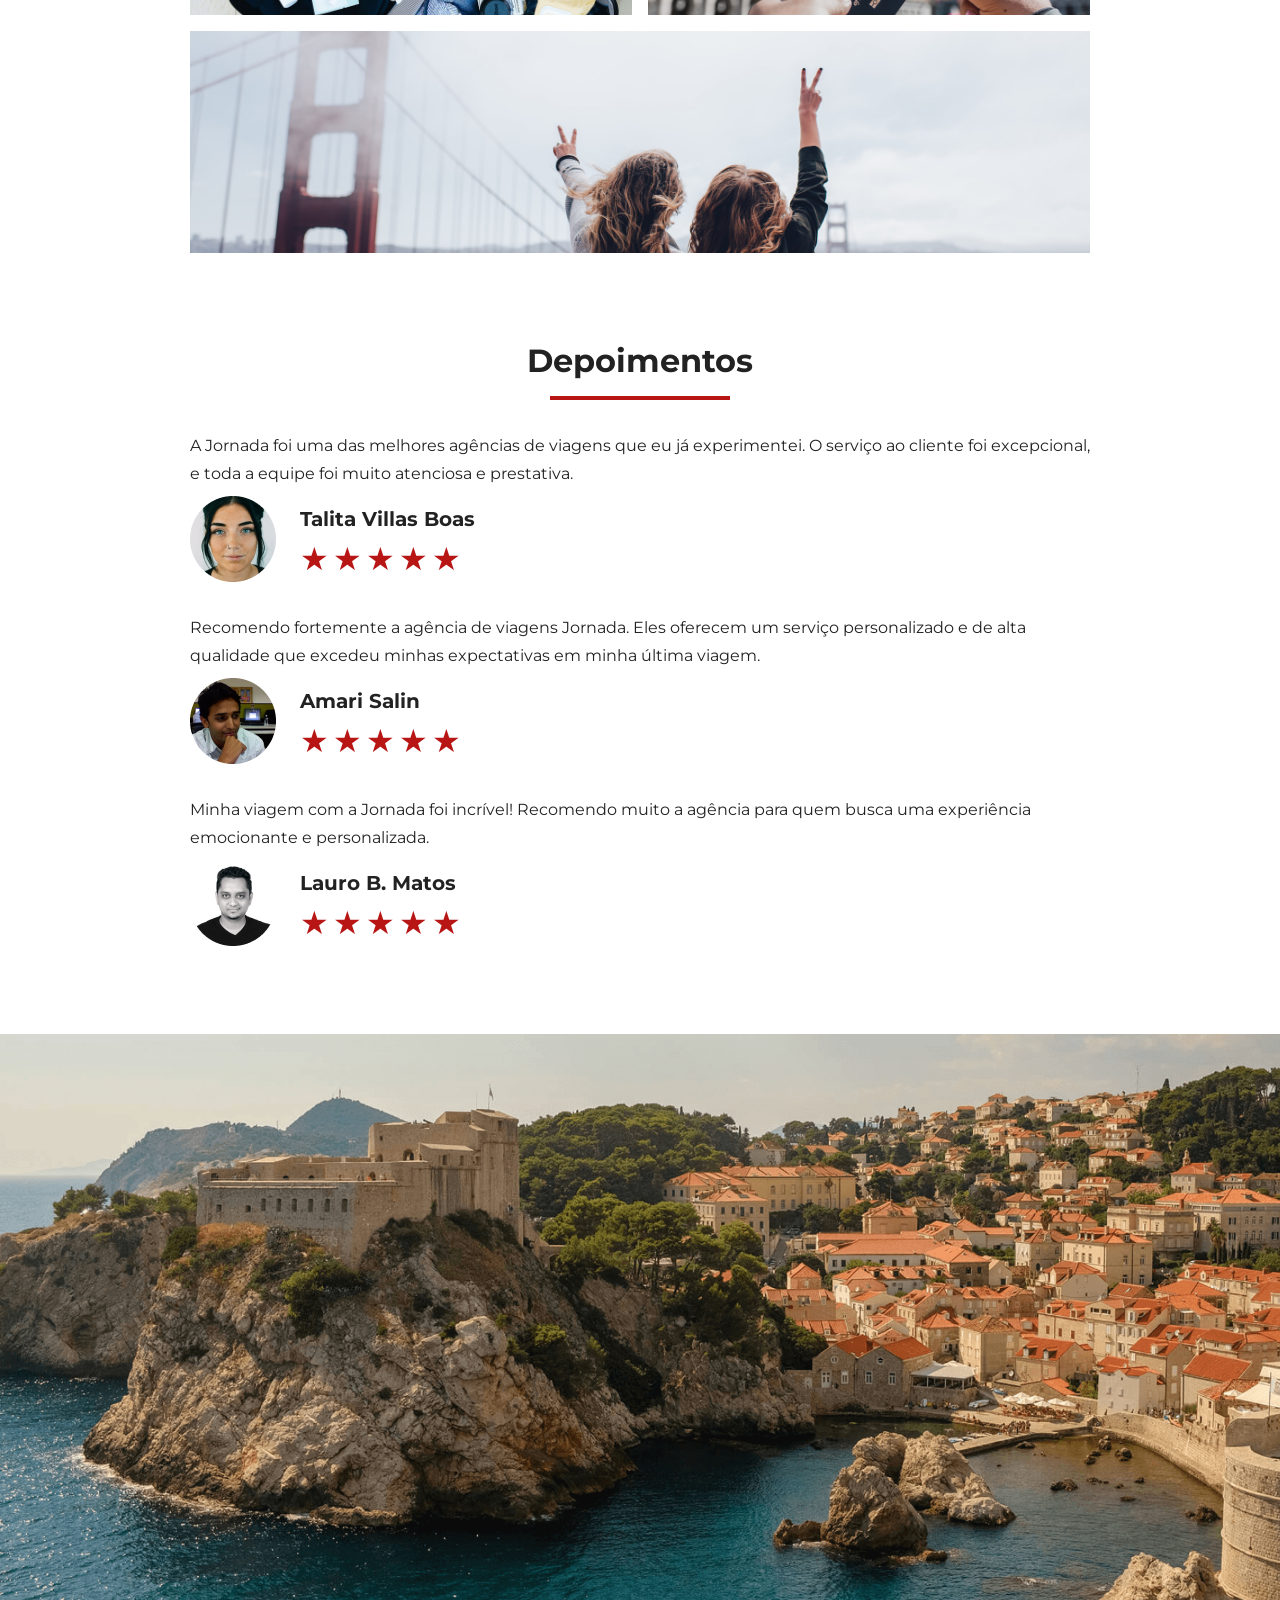
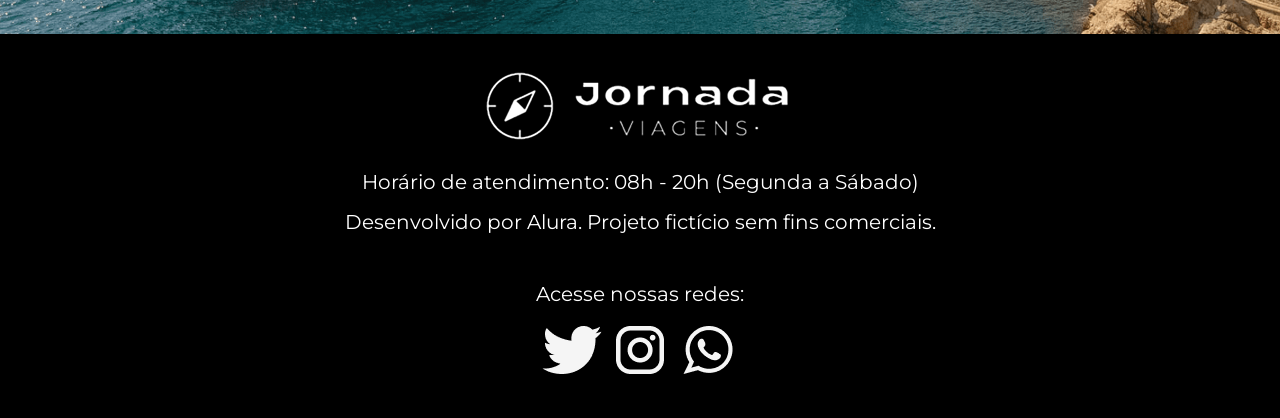
==== commit ee437e07: "adiciona melhorias de acessibilidade" ====
--- a/index.html
+++ b/index.html
@@ -47,6 +47,7 @@
         </nav>
       </div>
     </header>
+    <main>
     <section class="hero">
       <div class="hero-img"></div>
 
@@ -178,7 +179,7 @@
         <article class="item tokyo">
           <header>
             <div class="img-item"></div>
-            <h4 class="content-title">Tokyo</h4>
+            <h3 class="content-title">Tokyo</h3>
           </header>
           <p class="content-text">
             Tóquio é uma cidade vibrante e cosmopolita, com seus templos
@@ -198,7 +199,7 @@
         <article class="item osaka">
           <header>
             <div class="img-item"></div>
-            <h4 class="content-title">Osaka</h4>
+            <h3 class="content-title">Osaka</h3>
           </header>
           <p class="content-text">
             Osaka é uma cidade agitada e moderna no Japão. A cidade é famosa por
@@ -257,7 +258,7 @@
               alt="Imagem de perfil da cliente Talita Villas Boas"
             />
             <div class="profile-content">
-              <h4>Talita Villas Boas</h4>
+              <h3>Talita Villas Boas</h3>
               <div class="rating">
                 <span class="star">★</span>
                 <span class="star">★</span>
@@ -282,7 +283,7 @@
               alt="Imagem de perfil do cliente Amari Salin"
             />
             <div class="profile-content">
-              <h4>Amari Salin</h4>
+              <h3>Amari Salin</h3>
               <div class="rating">
                 <span class="star">★</span>
                 <span class="star">★</span>
@@ -306,7 +307,7 @@
               alt="Imagem de perfil do cliente Lauro B. Matos"
             />
             <div class="profile-content">
-              <h4>Lauro B. Matos</h4>
+              <h3>Lauro B. Matos</h3>
               <div class="rating">
                 <span class="star">★</span>
                 <span class="star">★</span>
@@ -322,6 +323,7 @@
     <section class="bottom-hero">
       <div class="hero-img"></div>
     </section>
+    </main>
     <footer class="main-footer">
       <div class="footer-content">
         <img src="img/logo-footer.png.png" alt="logo completo Jornada Viagens" />
